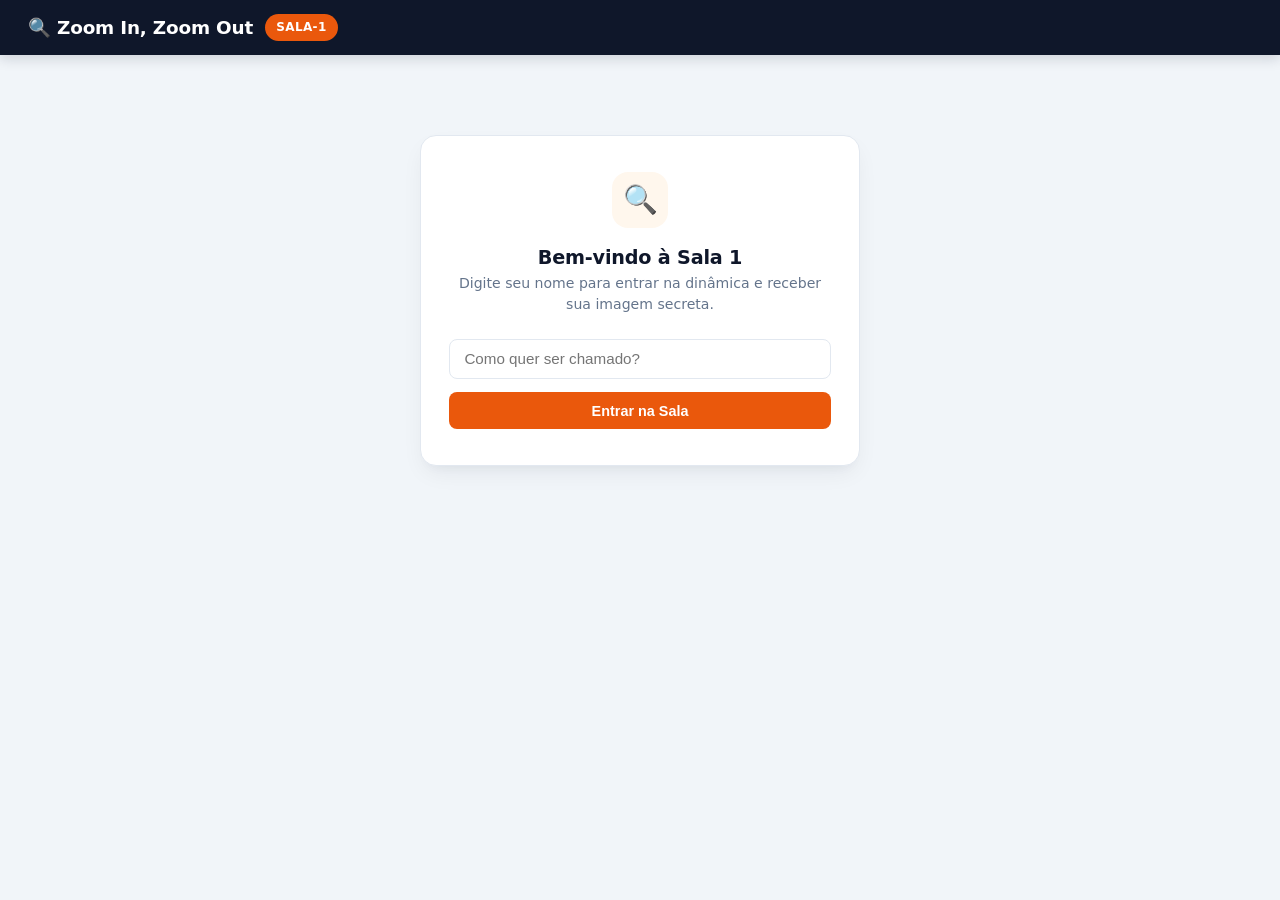
==== sala-1.html @ 0c0c345c "Add files via upload" ====
<!DOCTYPE html>
<html lang="pt-BR">
<head>
  <meta charset="UTF-8" />
  <meta name="viewport" content="width=device-width, initial-scale=1.0" />
  <title>Sala 1 — Zoom In, Zoom Out</title>
  <link rel="stylesheet" href="css/style.css" />
</head>
<body data-room="sala-1">
  <header class="topbar">
    <div class="brand">
      <span>🔍 Zoom In, Zoom Out</span>
      <span class="badge badge-accent" id="roomBadge">SALA-1</span>
    </div>
    <div class="topbar-right" id="playerHeaderRight" style="display:none;">
      <span class="player-Chip" id="playerNameHeader"></span>
      <button type="button" class="btn btn-ghost-light" id="leaveRoomBtn" title="Trocar de nome ou sair">Sair</button>
    </div>
  </header>

  <main class="container">
    <section class="card join-screen" id="joinScreen">
      <div class="join-icon">🔍</div>
      <h1 class="card-title">Bem-vindo à Sala 1</h1>
      <p class="card-subtitle">
        Digite seu nome para entrar na dinâmica e receber sua imagem secreta.
      </p>
      <form id="joinForm" class="join-form">
        <input type="text" id="playerNameInput" placeholder="Como quer ser chamado?" required maxlength="25" autocomplete="off" />
        <button type="submit" class="btn btn-accent btn-block">Entrar na Sala</button>
      </form>
    </section>

    <div class="player-layout" id="gameScreen" style="display:none;">
      <aside class="card secret-card-box">
        <h2 class="card-title">Sua Imagem Secreta</h2>
        <div class="secret-image-frame" id="secretImageFrame">
          <img id="secretCardImg" src="" alt="Sua carta secreta" />
          <span class="zoom-hint-pill">🔍 Clique para ampliar</span>
          <div class="shield-overlay">
            <span style="font-size:1.8rem;">🙈</span>
            <span>Imagem oculta para proteger seu segredo</span>
          </div>
        </div>
        <p id="secretCardStatus" class="card-subtitle" style="margin-bottom:1rem;"></p>
        <button type="button" class="btn btn-outline btn-block" id="toggleShieldBtn">
          🙈 Ocultar Minha Carta
        </button>
      </aside>

      <section class="card">
        <div id="boardStatusBanner" style="display:none;"></div>

        <div class="card-header">
          <div class="card-title-group">
            <h2 class="card-title">Sequência da Equipe</h2>
            <p class="card-subtitle">
              Conversem entre si e ordenem as cartas da visão mais próxima (Posição 1) até a mais ampla.
            </p>
          </div>
        </div>

        <div class="zoom-scale-bar">
          <div class="scale-end">🔍 <span>Posição #1 • Detalhe Mais Próximo (Zoom In)</span></div>
          <div class="scale-line"></div>
          <div class="scale-end"><span>Última Posição • Visão Mais Ampla (Zoom Out)</span> 🌍</div>
        </div>

        <div class="timeline-grid" id="playerTimelineGrid"></div>
      </section>
    </div>
  </main>
<script src="https://www.gstatic.com/firebasejs/10.12.2/firebase-app-compat.js"></script>
<script src="https://www.gstatic.com/firebasejs/10.12.2/firebase-database-compat.js"></script>
  <script src="js/config.js"></script>
  <script src="js/store.js"></script>
  <script src="js/player.js"></script>
</body>
</html>
---- css/style.css ----
:root {
  --bg: #f1f5f9;
  --surface: #ffffff;
  --surface-subtle: #f8fafc;
  --primary: #0f172a;
  --primary-light: #1e293b;
  --primary-hover: #334155;
  --accent: #ea580c;
  --accent-hover: #c2410c;
  --accent-soft: #fff7ed;
  --accent-border: #fdba74;
  --success: #16a34a;
  --success-soft: #f0fdf4;
  --success-border: #86efac;
  --warning: #d97706;
  --warning-soft: #fffbeb;
  --danger: #dc2626;
  --danger-soft: #fef2f2;
  --danger-border: #fca5a5;
  --text: #0f172a;
  --text-secondary: #475569;
  --muted: #64748b;
  --border: #e2e8f0;
  --radius-sm: 8px;
  --radius-md: 12px;
  --radius-lg: 16px;
  --shadow-sm: 0 1px 3px rgba(15, 23, 42, 0.06);
  --shadow-md: 0 10px 25px -5px rgba(15, 23, 42, 0.07), 0 8px 10px -6px rgba(15, 23, 42, 0.04);
  --shadow-lg: 0 20px 25px -5px rgba(15, 23, 42, 0.12), 0 8px 10px -6px rgba(15, 23, 42, 0.06);
  --transition: 0.2s cubic-bezier(0.16, 1, 0.3, 1);
}

* {
  box-sizing: border-box;
  margin: 0;
  padding: 0;
}

body {
  font-family: 'Inter', 'Segoe UI', system-ui, -apple-system, sans-serif;
  background-color: var(--bg);
  color: var(--text);
  min-height: 100vh;
  display: flex;
  flex-direction: column;
  line-height: 1.5;
  -webkit-font-smoothing: antialiased;
}

/* Topbar */
.topbar {
  background: var(--primary);
  color: #fff;
  padding: 0.85rem 1.75rem;
  display: flex;
  align-items: center;
  justify-content: space-between;
  flex-wrap: wrap;
  gap: 1rem;
  box-shadow: 0 4px 12px rgba(15, 23, 42, 0.15);
  position: sticky;
  top: 0;
  z-index: 50;
}

.brand {
  display: flex;
  align-items: center;
  gap: 0.75rem;
  font-weight: 700;
  font-size: 1.15rem;
  letter-spacing: -0.01em;
}

.topbar-right {
  display: flex;
  align-items: center;
  gap: 0.75rem;
}

.player-Chip {
  display: inline-flex;
  align-items: center;
  gap: 0.5rem;
  background: rgba(255, 255, 255, 0.1);
  padding: 0.35rem 0.75rem;
  border-radius: 999px;
  font-size: 0.88rem;
  font-weight: 600;
}

/* Badges */
.badge {
  display: inline-flex;
  align-items: center;
  gap: 0.35rem;
  font-size: 0.75rem;
  font-weight: 700;
  padding: 0.28rem 0.7rem;
  border-radius: 999px;
  background: rgba(255, 255, 255, 0.14);
  letter-spacing: 0.03em;
  text-transform: uppercase;
}

.badge-accent {
  background: var(--accent);
  color: #fff;
}

.badge-neutral {
  background: var(--border);
  color: var(--text-secondary);
}

.badge-status {
  font-size: 0.78rem;
  padding: 0.3rem 0.75rem;
}

.badge-status.waiting { background: #e2e8f0; color: #475569; }
.badge-status.playing { background: #dbeafe; color: #1d4ed8; }
.badge-status.revealed { background: #dcfce7; color: #15803d; }

/* Seletor de Salas do Facilitador */
.room-tabs {
  display: flex;
  gap: 0.35rem;
  background: rgba(255, 255, 255, 0.08);
  padding: 0.3rem;
  border-radius: var(--radius-md);
  border: 1px solid rgba(255, 255, 255, 0.1);
}

.room-tab {
  background: transparent;
  border: none;
  color: #cbd5e1;
  padding: 0.45rem 1rem;
  border-radius: var(--radius-sm);
  font-weight: 600;
  font-size: 0.88rem;
  cursor: pointer;
  transition: var(--transition);
  display: flex;
  align-items: center;
  gap: 0.45rem;
}

.room-tab:hover {
  color: #fff;
  background: rgba(255, 255, 255, 0.08);
}

.room-tab.active {
  background: var(--accent);
  color: #fff;
  box-shadow: 0 2px 8px rgba(234, 88, 12, 0.45);
}

/* Container Principal */
.container {
  max-width: 1280px;
  width: 100%;
  margin: 0 auto;
  padding: 1.5rem;
  flex: 1;
}

.card {
  background: var(--surface);
  border: 1px solid var(--border);
  border-radius: var(--radius-lg);
  padding: 1.5rem;
  box-shadow: var(--shadow-md);
  margin-bottom: 1.5rem;
}

.card-header {
  display: flex;
  align-items: flex-start;
  justify-content: space-between;
  flex-wrap: wrap;
  gap: 1rem;
  margin-bottom: 1.25rem;
  padding-bottom: 1rem;
  border-bottom: 1px solid var(--border);
}

.card-title-group {
  display: flex;
  flex-direction: column;
  gap: 0.35rem;
}

.card-title-row {
  display: flex;
  align-items: center;
  gap: 0.65rem;
  flex-wrap: wrap;
}

.card-title {
  font-size: 1.2rem;
  font-weight: 700;
  color: var(--primary);
  letter-spacing: -0.01em;
}

.card-subtitle {
  font-size: 0.88rem;
  color: var(--muted);
}

.action-toolbar {
  display: flex;
  gap: 0.5rem;
  flex-wrap: wrap;
  align-items: center;
}

/* Banner de Alerta / Estado */
.status-banner {
  display: flex;
  align-items: center;
  justify-content: space-between;
  gap: 0.75rem;
  padding: 0.75rem 1rem;
  border-radius: var(--radius-md);
  font-size: 0.9rem;
  font-weight: 600;
  margin-bottom: 1.25rem;
}

.status-banner.locked {
  background: var(--warning-soft);
  color: #92400e;
  border: 1px solid #fde68a;
}

.status-banner.revealed {
  background: var(--success-soft);
  color: #166534;
  border: 1px solid var(--success-border);
}

/* Botões e Inputs */
.btn {
  display: inline-flex;
  align-items: center;
  justify-content: center;
  gap: 0.45rem;
  padding: 0.6rem 1.1rem;
  border-radius: var(--radius-sm);
  font-weight: 600;
  font-size: 0.9rem;
  border: 1.5px solid transparent;
  cursor: pointer;
  transition: var(--transition);
  text-decoration: none;
  white-space: nowrap;
  user-select: none;
}

.btn:active:not(:disabled) {
  transform: translateY(1px);
}

.btn:disabled {
  opacity: 0.5;
  cursor: not-allowed;
}

.btn-sm {
  padding: 0.4rem 0.75rem;
  font-size: 0.82rem;
}

.btn-block {
  width: 100%;
}

.btn-primary {
  background: var(--primary);
  color: #fff;
}
.btn-primary:hover:not(:disabled) {
  background: var(--primary-hover);
}

.btn-accent {
  background: var(--accent);
  color: #fff;
}
.btn-accent:hover:not(:disabled) {
  background: var(--accent-hover);
}

.btn-success {
  background: var(--success);
  color: #fff;
}
.btn-success:hover:not(:disabled) {
  filter: brightness(1.06);
}

.btn-outline {
  background: var(--surface);
  color: var(--primary);
  border-color: var(--border);
}
.btn-outline:hover:not(:disabled) {
  border-color: var(--primary);
  background: var(--surface-subtle);
}

.btn-outline.active-toggle {
  background: var(--primary);
  color: #fff;
  border-color: var(--primary);
}

.btn-danger-outline {
  background: var(--surface);
  color: var(--danger);
  border-color: var(--danger-border);
}
.btn-danger-outline:hover:not(:disabled) {
  background: var(--danger-soft);
}

.btn-ghost-light {
  background: rgba(255, 255, 255, 0.12);
  color: #fff;
  padding: 0.3rem 0.65rem;
  font-size: 0.78rem;
  border-radius: 6px;
}
.btn-ghost-light:hover {
  background: rgba(255, 255, 255, 0.22);
}

input[type="text"],
input[type="number"],
select,
textarea {
  width: 100%;
  padding: 0.65rem 0.9rem;
  border: 1.5px solid var(--border);
  border-radius: var(--radius-sm);
  font-size: 0.95rem;
  color: var(--text);
  background: var(--surface);
  outline: none;
  transition: var(--transition);
}

input:focus,
select:focus {
  border-color: var(--accent);
  box-shadow: 0 0 0 3px rgba(234, 88, 12, 0.15);
}

/* Controles do Facilitador */
.host-controls-grid {
  display: grid;
  grid-template-columns: minmax(220px, 320px) auto 1fr;
  gap: 1rem;
  align-items: end;
  background: var(--surface-subtle);
  padding: 1.1rem;
  border-radius: var(--radius-md);
  border: 1px solid var(--border);
}

@media (max-width: 820px) {
  .host-controls-grid {
    grid-template-columns: 1fr;
  }
}

.form-group {
  display: flex;
  flex-direction: column;
  gap: 0.35rem;
}

.form-group label {
  font-size: 0.82rem;
  font-weight: 700;
  color: var(--text-secondary);
  text-transform: uppercase;
  letter-spacing: 0.03em;
}

.share-box {
  display: flex;
  align-items: center;
  gap: 0.65rem;
  background: var(--surface);
  padding: 0.6rem 0.9rem;
  border-radius: var(--radius-sm);
  border: 1px dashed #cbd5e1;
  flex-wrap: wrap;
}

.share-box strong {
  font-size: 0.85rem;
  color: var(--text-secondary);
}

.share-box code {
  font-family: 'JetBrains Mono', Consolas, monospace;
  font-size: 0.85rem;
  color: var(--primary);
  background: var(--surface-subtle);
  padding: 0.25rem 0.5rem;
  border-radius: 6px;
  flex: 1;
  min-width: 160px;
  word-break: break-all;
}

/* Roster de Jogadores */
.roster-section {
  margin-top: 1.25rem;
}

.roster-header {
  display: flex;
  align-items: center;
  justify-content: space-between;
  font-size: 0.8rem;
  font-weight: 700;
  color: var(--muted);
  text-transform: uppercase;
  letter-spacing: 0.04em;
  margin-bottom: 0.6rem;
}

.roster-list {
  display: flex;
  gap: 0.5rem;
  flex-wrap: wrap;
}

.player-pill {
  display: inline-flex;
  align-items: center;
  gap: 0.45rem;
  background: var(--surface-subtle);
  border: 1px solid var(--border);
  color: var(--text);
  font-size: 0.85rem;
  font-weight: 600;
  padding: 0.35rem 0.7rem;
  border-radius: 999px;
  transition: var(--transition);
}

.player-pill.placed {
  background: #f0fdf4;
  border-color: #bbf7d0;
  color: #166534;
}

.player-pill .kick-btn {
  background: none;
  border: none;
  color: var(--muted);
  cursor: pointer;
  font-size: 0.95rem;
  line-height: 1;
  padding: 0 2px;
  border-radius: 50%;
}
.player-pill .kick-btn:hover {
  color: var(--danger);
}

/* Barra de Escala de Zoom e Progresso */
.zoom-scale-bar {
  display: flex;
  align-items: center;
  justify-content: space-between;
  background: linear-gradient(90deg, #eff6ff 0%, #f8fafc 50%, #fff7ed 100%);
  border: 1px solid var(--border);
  border-radius: var(--radius-sm);
  padding: 0.55rem 1rem;
  margin-bottom: 1.15rem;
  font-size: 0.82rem;
  font-weight: 700;
  color: var(--text-secondary);
}

.zoom-scale-bar .scale-end {
  display: flex;
  align-items: center;
  gap: 0.4rem;
}

.zoom-scale-bar .scale-line {
  flex: 1;
  height: 2px;
  background: linear-gradient(90deg, #93c5fd, #fdba74);
  margin: 0 1rem;
  position: relative;
}

@media (max-width: 640px) {
  .zoom-scale-bar .scale-line {
    display: none;
  }
}

/* Grade de Cartas / Linha do Tempo */
.timeline-grid {
  display: grid;
  grid-template-columns: repeat(auto-fill, minmax(185px, 1fr));
  gap: 1rem;
}

.slot-card {
  background: var(--surface-subtle);
  border: 2px dashed #cbd5e1;
  border-radius: var(--radius-md);
  padding: 0.85rem;
  min-height: 250px;
  display: flex;
  flex-direction: column;
  justify-content: space-between;
  transition: var(--transition);
  position: relative;
}

.slot-card:hover {
  border-color: #94a3b8;
}

.slot-card.occupied {
  background: var(--surface);
  border: 2px solid var(--primary);
  box-shadow: var(--shadow-sm);
}

.slot-card.is-mine {
  border-color: var(--accent);
  background: var(--accent-soft);
  box-shadow: 0 6px 16px rgba(234, 88, 12, 0.14);
}

.slot-card.correct {
  border-color: var(--success);
  background: var(--success-soft);
}

.slot-card.wrong {
  border-color: var(--danger);
  background: var(--danger-soft);
}

.slot-header {
  display: flex;
  align-items: center;
  justify-content: space-between;
  gap: 0.35rem;
  margin-bottom: 0.45rem;
}

.slot-index-badge {
  font-weight: 800;
  font-size: 0.78rem;
  color: var(--primary);
  background: rgba(15, 23, 42, 0.07);
  padding: 0.2rem 0.55rem;
  border-radius: 6px;
  letter-spacing: 0.03em;
}

.slot-card.is-mine .slot-index-badge {
  background: var(--accent);
  color: #fff;
}

.slot-hint-tag {
  font-size: 0.72rem;
  font-weight: 700;
  color: var(--muted);
}

.slot-preview {
  width: 100%;
  aspect-ratio: 1 / 1;
  border-radius: var(--radius-sm);
  overflow: hidden;
  background: #e2e8f0;
  display: flex;
  align-items: center;
  justify-content: center;
  margin: 0.35rem 0 0.6rem;
  position: relative;
}

.slot-preview.empty-preview {
  background: repeating-linear-gradient(
    -45deg,
    #f8fafc,
    #f8fafc 8px,
    #f1f5f9 8px,
    #f1f5f9 16px
  );
  border: 1px solid var(--border);
}

.slot-preview img {
  width: 100%;
  height: 100%;
  object-fit: cover;
  cursor: zoom-in;
  transition: transform 0.25s ease;
}

.slot-preview img:hover {
  transform: scale(1.04);
}

.card-back {
  width: 100%;
  height: 100%;
  background: linear-gradient(135deg, var(--primary), #334155);
  color: #fff;
  display: flex;
  flex-direction: column;
  align-items: center;
  justify-content: center;
  text-align: center;
  padding: 0.65rem;
  font-weight: 700;
  font-size: 0.82rem;
  letter-spacing: 0.02em;
}

.card-back.mine {
  background: linear-gradient(135deg, var(--accent), #9a3412);
}

.slot-player-name {
  text-align: center;
  font-weight: 700;
  font-size: 0.88rem;
  color: var(--text);
  margin-bottom: 0.5rem;
  white-space: nowrap;
  overflow: hidden;
  text-overflow: ellipsis;
}

/* Área do Jogador (Carta Secreta + Tabuleiro) */
.player-layout {
  display: grid;
  grid-template-columns: 330px 1fr;
  gap: 1.5rem;
  align-items: start;
}

@media (max-width: 900px) {
  .player-layout {
    grid-template-columns: 1fr;
  }
}

.secret-card-box {
  position: sticky;
  top: 5.2rem;
  text-align: center;
}

@media (max-width: 900px) {
  .secret-card-box {
    position: static;
  }
}

.secret-image-frame {
  width: 100%;
  aspect-ratio: 1 / 1;
  border-radius: var(--radius-md);
  overflow: hidden;
  border: 3px solid var(--primary);
  margin: 0.85rem 0;
  background: var(--primary);
  position: relative;
  box-shadow: var(--shadow-md);
}

.secret-image-frame img {
  width: 100%;
  height: 100%;
  object-fit: cover;
  cursor: zoom-in;
  transition: filter 0.25s ease, transform 0.25s ease;
}

.secret-image-frame:not(.hidden-shield) img:hover {
  transform: scale(1.03);
}

.secret-image-frame.hidden-shield img {
  filter: blur(30px) brightness(0.35);
  cursor: default;
}

.shield-overlay {
  position: absolute;
  inset: 0;
  display: none;
  flex-direction: column;
  align-items: center;
  justify-content: center;
  gap: 0.5rem;
  color: #fff;
  font-weight: 700;
  padding: 1.25rem;
  text-align: center;
  font-size: 0.92rem;
}

.secret-image-frame.hidden-shield .shield-overlay {
  display: flex;
}

.zoom-hint-pill {
  position: absolute;
  bottom: 0.6rem;
  right: 0.6rem;
  background: rgba(15, 23, 42, 0.78);
  color: #fff;
  font-size: 0.74rem;
  font-weight: 600;
  padding: 0.25rem 0.6rem;
  border-radius: 999px;
  pointer-events: none;
  backdrop-filter: blur(4px);
}

.secret-image-frame.hidden-shield .zoom-hint-pill {
  display: none;
}

/* Tela de Login do Jogador */
.join-screen {
  max-width: 440px;
  margin: 3.5rem auto;
  text-align: center;
  padding: 2.25rem 1.75rem;
}

.join-icon {
  width: 56px;
  height: 56px;
  border-radius: 16px;
  background: var(--accent-soft);
  color: var(--accent);
  display: flex;
  align-items: center;
  justify-content: center;
  font-size: 1.75rem;
  margin: 0 auto 1rem;
}

.join-form {
  display: flex;
  flex-direction: column;
  gap: 0.85rem;
  margin-top: 1.5rem;
}

/* Lightbox para ampliar imagens */
.lightbox-backdrop {
  position: fixed;
  inset: 0;
  background: rgba(15, 23, 42, 0.88);
  backdrop-filter: blur(6px);
  display: none;
  align-items: center;
  justify-content: center;
  z-index: 1000;
  padding: 1.5rem;
  cursor: zoom-out;
}

.lightbox-backdrop.open {
  display: flex;
}

.lightbox-backdrop img {
  max-width: min(92vw, 760px);
  max-height: 86vh;
  border-radius: var(--radius-md);
  box-shadow: 0 25px 50px -12px rgba(0, 0, 0, 0.5);
  border: 2px solid rgba(255, 255, 255, 0.15);
  object-fit: contain;
}

/* Toast Notification */
.toast {
  position: fixed;
  bottom: 1.5rem;
  right: 1.5rem;
  background: var(--primary);
  color: #fff;
  padding: 0.85rem 1.25rem;
  border-radius: var(--radius-sm);
  font-weight: 600;
  font-size: 0.9rem;
  box-shadow: var(--shadow-lg);
  opacity: 0;
  transform: translateY(15px);
  pointer-events: none;
  transition: var(--transition);
  z-index: 999;
  border-left: 4px solid var(--accent);
}

.toast.show {
  opacity: 1;
  transform: translateY(0);
}
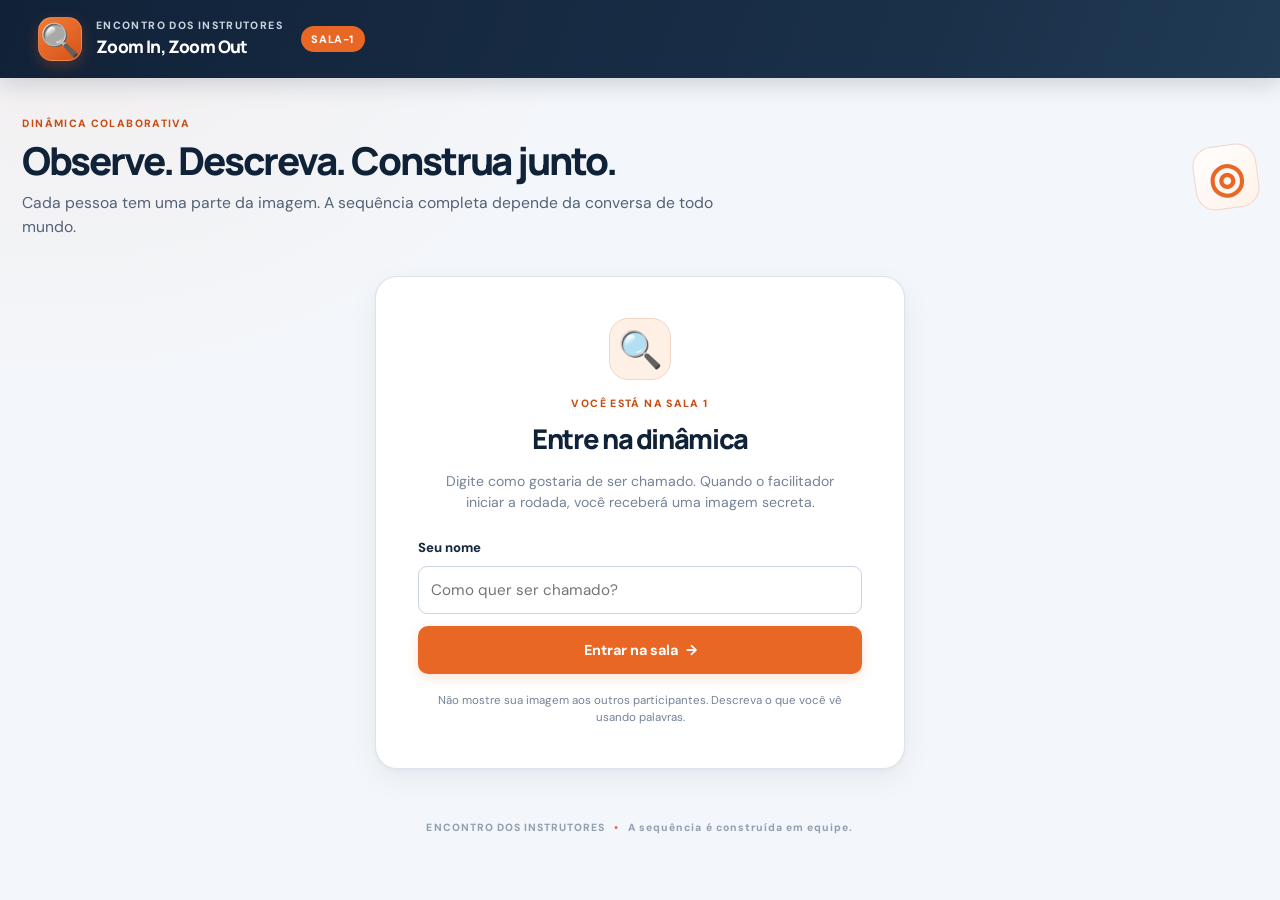
==== commit e437723d: "Add files via upload" ====
--- a/sala-1.html
+++ b/sala-1.html
@@ -1,79 +1,98 @@
-<!DOCTYPE html>
-<html lang="pt-BR">
-<head>
-  <meta charset="UTF-8" />
-  <meta name="viewport" content="width=device-width, initial-scale=1.0" />
-  <title>Sala 1 — Zoom In, Zoom Out</title>
-  <link rel="stylesheet" href="css/style.css" />
-</head>
-<body data-room="sala-1">
-  <header class="topbar">
-    <div class="brand">
-      <span>🔍 Zoom In, Zoom Out</span>
-      <span class="badge badge-accent" id="roomBadge">SALA-1</span>
-    </div>
-    <div class="topbar-right" id="playerHeaderRight" style="display:none;">
-      <span class="player-Chip" id="playerNameHeader"></span>
-      <button type="button" class="btn btn-ghost-light" id="leaveRoomBtn" title="Trocar de nome ou sair">Sair</button>
-    </div>
-  </header>
-
-  <main class="container">
-    <section class="card join-screen" id="joinScreen">
-      <div class="join-icon">🔍</div>
-      <h1 class="card-title">Bem-vindo à Sala 1</h1>
-      <p class="card-subtitle">
-        Digite seu nome para entrar na dinâmica e receber sua imagem secreta.
-      </p>
-      <form id="joinForm" class="join-form">
-        <input type="text" id="playerNameInput" placeholder="Como quer ser chamado?" required maxlength="25" autocomplete="off" />
-        <button type="submit" class="btn btn-accent btn-block">Entrar na Sala</button>
-      </form>
-    </section>
-
-    <div class="player-layout" id="gameScreen" style="display:none;">
-      <aside class="card secret-card-box">
-        <h2 class="card-title">Sua Imagem Secreta</h2>
-        <div class="secret-image-frame" id="secretImageFrame">
-          <img id="secretCardImg" src="" alt="Sua carta secreta" />
-          <span class="zoom-hint-pill">🔍 Clique para ampliar</span>
-          <div class="shield-overlay">
-            <span style="font-size:1.8rem;">🙈</span>
-            <span>Imagem oculta para proteger seu segredo</span>
-          </div>
-        </div>
-        <p id="secretCardStatus" class="card-subtitle" style="margin-bottom:1rem;"></p>
-        <button type="button" class="btn btn-outline btn-block" id="toggleShieldBtn">
-          🙈 Ocultar Minha Carta
-        </button>
-      </aside>
-
-      <section class="card">
-        <div id="boardStatusBanner" style="display:none;"></div>
-
-        <div class="card-header">
-          <div class="card-title-group">
-            <h2 class="card-title">Sequência da Equipe</h2>
-            <p class="card-subtitle">
-              Conversem entre si e ordenem as cartas da visão mais próxima (Posição 1) até a mais ampla.
-            </p>
-          </div>
-        </div>
-
-        <div class="zoom-scale-bar">
-          <div class="scale-end">🔍 <span>Posição #1 • Detalhe Mais Próximo (Zoom In)</span></div>
-          <div class="scale-line"></div>
-          <div class="scale-end"><span>Última Posição • Visão Mais Ampla (Zoom Out)</span> 🌍</div>
-        </div>
-
-        <div class="timeline-grid" id="playerTimelineGrid"></div>
-      </section>
-    </div>
-  </main>
-<script src="https://www.gstatic.com/firebasejs/10.12.2/firebase-app-compat.js"></script>
-<script src="https://www.gstatic.com/firebasejs/10.12.2/firebase-database-compat.js"></script>
-  <script src="js/config.js"></script>
-  <script src="js/store.js"></script>
-  <script src="js/player.js"></script>
-</body>
-</html>
+<!DOCTYPE html>
+<html lang="pt-BR">
+<head>
+  <meta charset="UTF-8" />
+  <meta name="viewport" content="width=device-width, initial-scale=1.0" />
+  <meta name="theme-color" content="#142338" />
+  <meta name="description" content="Sala 1 da dinâmica Zoom In, Zoom Out — Encontro dos Instrutores." />
+  <title>Sala 1 | Zoom In, Zoom Out — Encontro dos Instrutores</title>
+  <link rel="stylesheet" href="css/style.css" />
+</head>
+<body class="player-page" data-room="sala-1">
+  <header class="topbar player-topbar">
+    <a class="brand" href="index.html" aria-label="Zoom In, Zoom Out — Encontro dos Instrutores">
+      <span class="brand-mark" aria-hidden="true">🔍</span>
+      <span class="brand-copy">
+        <span class="brand-event">ENCONTRO DOS INSTRUTORES</span>
+        <span class="brand-name">Zoom In, Zoom Out</span>
+      </span>
+      <span class="badge badge-accent" id="roomBadge">SALA-1</span>
+    </a>
+    <div class="topbar-right" id="playerHeaderRight" hidden>
+      <span class="player-chip" id="playerNameHeader"></span>
+      <button type="button" class="btn btn-ghost-light" id="leaveRoomBtn" title="Trocar de nome ou sair">Sair</button>
+    </div>
+  </header>
+
+  <main class="container player-container">
+    <section class="page-intro player-intro">
+      <div>
+        <p class="eyebrow">DINÂMICA COLABORATIVA</p>
+        <h1>Observe. Descreva. Construa junto.</h1>
+        <p class="intro-copy">Cada pessoa tem uma parte da imagem. A sequência completa depende da conversa de todo mundo.</p>
+      </div>
+      <div class="intro-mark" aria-hidden="true">◎</div>
+    </section>
+
+    <section class="panel-card join-screen" id="joinScreen">
+      <div class="join-icon" aria-hidden="true">🔍</div>
+      <p class="eyebrow">VOCÊ ESTÁ NA SALA 1</p>
+      <h2>Entre na dinâmica</h2>
+      <p class="join-description">Digite como gostaria de ser chamado. Quando o facilitador iniciar a rodada, você receberá uma imagem secreta.</p>
+      <form id="joinForm" class="join-form">
+        <label for="playerNameInput">Seu nome</label>
+        <input type="text" id="playerNameInput" placeholder="Como quer ser chamado?" required maxlength="25" autocomplete="name" />
+        <button type="submit" class="btn btn-primary btn-block" id="joinSubmitBtn">Entrar na sala <span aria-hidden="true">→</span></button>
+      </form>
+      <p class="join-note">Não mostre sua imagem aos outros participantes. Descreva o que você vê usando palavras.</p>
+    </section>
+
+    <div class="player-layout" id="gameScreen" hidden>
+      <aside class="panel-card secret-card-box">
+        <div class="secret-heading">
+          <p class="eyebrow">SUA MISSÃO</p>
+          <h2>Sua imagem secreta</h2>
+          <p class="section-description">Observe os detalhes e ajude a equipe com sua descrição.</p>
+        </div>
+        <div class="secret-image-frame" id="secretImageFrame" hidden>
+          <img id="secretCardImg" src="" alt="Sua imagem secreta" tabindex="0" role="button" aria-label="Ampliar sua imagem secreta" />
+          <span class="zoom-hint-pill">Ampliar imagem ↗</span>
+          <div class="shield-overlay" aria-hidden="true">
+            <span class="shield-emoji">🙈</span>
+            <span>Imagem protegida</span>
+            <small>Toque em mostrar para voltar a visualizar.</small>
+          </div>
+        </div>
+        <p id="secretCardStatus" class="secret-status" aria-live="polite">Aguardando o facilitador iniciar a rodada...</p>
+        <button type="button" class="btn btn-secondary btn-block" id="toggleShieldBtn" aria-pressed="false" hidden>🙈 Ocultar minha imagem</button>
+        <div class="privacy-note"><span aria-hidden="true">✦</span> Sua imagem é individual. Compartilhe apenas a descrição, não a tela.</div>
+      </aside>
+
+      <section class="panel-card player-board-panel" aria-labelledby="teamBoardTitle">
+        <div id="boardStatusBanner" class="status-banner" role="status" aria-live="polite" hidden></div>
+        <div class="section-heading">
+          <div>
+            <p class="eyebrow">CONSTRUÇÃO COLETIVA</p>
+            <h2 id="teamBoardTitle">Sequência da equipe</h2>
+            <p class="section-description">Conversem e organizem as imagens da visão mais próxima até a mais ampla.</p>
+          </div>
+        </div>
+        <div class="zoom-scale-bar" aria-label="Escala: do detalhe mais próximo à visão mais ampla">
+          <div class="scale-end"><span class="scale-symbol">🔍</span><span><strong>ZOOM IN</strong><small>Detalhe mais próximo</small></span></div>
+          <div class="scale-line"><span></span></div>
+          <div class="scale-end scale-end-right"><span><strong>ZOOM OUT</strong><small>Visão mais ampla</small></span><span class="scale-symbol">◎</span></div>
+        </div>
+        <div class="timeline-grid" id="playerTimelineGrid" aria-live="polite"></div>
+      </section>
+    </div>
+
+    <footer class="page-footer">ENCONTRO DOS INSTRUTORES <span>•</span> A sequência é construída em equipe.</footer>
+  </main>
+
+  <script src="https://www.gstatic.com/firebasejs/10.12.2/firebase-app-compat.js"></script>
+  <script src="https://www.gstatic.com/firebasejs/10.12.2/firebase-database-compat.js"></script>
+  <script src="js/config.js"></script>
+  <script src="js/store.js"></script>
+  <script src="js/player.js"></script>
+</body>
+</html>
--- a/css/style.css
+++ b/css/style.css
@@ -1,828 +1,644 @@
-:root {
-  --bg: #f1f5f9;
-  --surface: #ffffff;
-  --surface-subtle: #f8fafc;
-  --primary: #0f172a;
-  --primary-light: #1e293b;
-  --primary-hover: #334155;
-  --accent: #ea580c;
-  --accent-hover: #c2410c;
-  --accent-soft: #fff7ed;
-  --accent-border: #fdba74;
-  --success: #16a34a;
-  --success-soft: #f0fdf4;
-  --success-border: #86efac;
-  --warning: #d97706;
-  --warning-soft: #fffbeb;
-  --danger: #dc2626;
-  --danger-soft: #fef2f2;
-  --danger-border: #fca5a5;
-  --text: #0f172a;
-  --text-secondary: #475569;
-  --muted: #64748b;
-  --border: #e2e8f0;
-  --radius-sm: 8px;
-  --radius-md: 12px;
-  --radius-lg: 16px;
-  --shadow-sm: 0 1px 3px rgba(15, 23, 42, 0.06);
-  --shadow-md: 0 10px 25px -5px rgba(15, 23, 42, 0.07), 0 8px 10px -6px rgba(15, 23, 42, 0.04);
-  --shadow-lg: 0 20px 25px -5px rgba(15, 23, 42, 0.12), 0 8px 10px -6px rgba(15, 23, 42, 0.06);
-  --transition: 0.2s cubic-bezier(0.16, 1, 0.3, 1);
-}
-
-* {
-  box-sizing: border-box;
-  margin: 0;
-  padding: 0;
-}
-
-body {
-  font-family: 'Inter', 'Segoe UI', system-ui, -apple-system, sans-serif;
-  background-color: var(--bg);
-  color: var(--text);
-  min-height: 100vh;
-  display: flex;
-  flex-direction: column;
-  line-height: 1.5;
-  -webkit-font-smoothing: antialiased;
-}
-
-/* Topbar */
-.topbar {
-  background: var(--primary);
-  color: #fff;
-  padding: 0.85rem 1.75rem;
-  display: flex;
-  align-items: center;
-  justify-content: space-between;
-  flex-wrap: wrap;
-  gap: 1rem;
-  box-shadow: 0 4px 12px rgba(15, 23, 42, 0.15);
-  position: sticky;
-  top: 0;
-  z-index: 50;
-}
-
-.brand {
-  display: flex;
-  align-items: center;
-  gap: 0.75rem;
-  font-weight: 700;
-  font-size: 1.15rem;
-  letter-spacing: -0.01em;
-}
-
-.topbar-right {
-  display: flex;
-  align-items: center;
-  gap: 0.75rem;
-}
-
-.player-Chip {
-  display: inline-flex;
-  align-items: center;
-  gap: 0.5rem;
-  background: rgba(255, 255, 255, 0.1);
-  padding: 0.35rem 0.75rem;
-  border-radius: 999px;
-  font-size: 0.88rem;
-  font-weight: 600;
-}
-
-/* Badges */
-.badge {
-  display: inline-flex;
-  align-items: center;
-  gap: 0.35rem;
-  font-size: 0.75rem;
-  font-weight: 700;
-  padding: 0.28rem 0.7rem;
-  border-radius: 999px;
-  background: rgba(255, 255, 255, 0.14);
-  letter-spacing: 0.03em;
-  text-transform: uppercase;
-}
-
-.badge-accent {
-  background: var(--accent);
-  color: #fff;
-}
-
-.badge-neutral {
-  background: var(--border);
-  color: var(--text-secondary);
-}
-
-.badge-status {
-  font-size: 0.78rem;
-  padding: 0.3rem 0.75rem;
-}
-
-.badge-status.waiting { background: #e2e8f0; color: #475569; }
-.badge-status.playing { background: #dbeafe; color: #1d4ed8; }
-.badge-status.revealed { background: #dcfce7; color: #15803d; }
-
-/* Seletor de Salas do Facilitador */
-.room-tabs {
-  display: flex;
-  gap: 0.35rem;
-  background: rgba(255, 255, 255, 0.08);
-  padding: 0.3rem;
-  border-radius: var(--radius-md);
-  border: 1px solid rgba(255, 255, 255, 0.1);
-}
-
-.room-tab {
-  background: transparent;
-  border: none;
-  color: #cbd5e1;
-  padding: 0.45rem 1rem;
-  border-radius: var(--radius-sm);
-  font-weight: 600;
-  font-size: 0.88rem;
-  cursor: pointer;
-  transition: var(--transition);
-  display: flex;
-  align-items: center;
-  gap: 0.45rem;
-}
-
-.room-tab:hover {
-  color: #fff;
-  background: rgba(255, 255, 255, 0.08);
-}
-
-.room-tab.active {
-  background: var(--accent);
-  color: #fff;
-  box-shadow: 0 2px 8px rgba(234, 88, 12, 0.45);
-}
-
-/* Container Principal */
-.container {
-  max-width: 1280px;
-  width: 100%;
-  margin: 0 auto;
-  padding: 1.5rem;
-  flex: 1;
-}
-
-.card {
-  background: var(--surface);
-  border: 1px solid var(--border);
-  border-radius: var(--radius-lg);
-  padding: 1.5rem;
-  box-shadow: var(--shadow-md);
-  margin-bottom: 1.5rem;
-}
-
-.card-header {
-  display: flex;
-  align-items: flex-start;
-  justify-content: space-between;
-  flex-wrap: wrap;
-  gap: 1rem;
-  margin-bottom: 1.25rem;
-  padding-bottom: 1rem;
-  border-bottom: 1px solid var(--border);
-}
-
-.card-title-group {
-  display: flex;
-  flex-direction: column;
-  gap: 0.35rem;
-}
-
-.card-title-row {
-  display: flex;
-  align-items: center;
-  gap: 0.65rem;
-  flex-wrap: wrap;
-}
-
-.card-title {
-  font-size: 1.2rem;
-  font-weight: 700;
-  color: var(--primary);
-  letter-spacing: -0.01em;
-}
-
-.card-subtitle {
-  font-size: 0.88rem;
-  color: var(--muted);
-}
-
-.action-toolbar {
-  display: flex;
-  gap: 0.5rem;
-  flex-wrap: wrap;
-  align-items: center;
-}
-
-/* Banner de Alerta / Estado */
-.status-banner {
-  display: flex;
-  align-items: center;
-  justify-content: space-between;
-  gap: 0.75rem;
-  padding: 0.75rem 1rem;
-  border-radius: var(--radius-md);
-  font-size: 0.9rem;
-  font-weight: 600;
-  margin-bottom: 1.25rem;
-}
-
-.status-banner.locked {
-  background: var(--warning-soft);
-  color: #92400e;
-  border: 1px solid #fde68a;
-}
-
-.status-banner.revealed {
-  background: var(--success-soft);
-  color: #166534;
-  border: 1px solid var(--success-border);
-}
-
-/* Botões e Inputs */
-.btn {
-  display: inline-flex;
-  align-items: center;
-  justify-content: center;
-  gap: 0.45rem;
-  padding: 0.6rem 1.1rem;
-  border-radius: var(--radius-sm);
-  font-weight: 600;
-  font-size: 0.9rem;
-  border: 1.5px solid transparent;
-  cursor: pointer;
-  transition: var(--transition);
-  text-decoration: none;
-  white-space: nowrap;
-  user-select: none;
-}
-
-.btn:active:not(:disabled) {
-  transform: translateY(1px);
-}
-
-.btn:disabled {
-  opacity: 0.5;
-  cursor: not-allowed;
-}
-
-.btn-sm {
-  padding: 0.4rem 0.75rem;
-  font-size: 0.82rem;
-}
-
-.btn-block {
-  width: 100%;
-}
-
-.btn-primary {
-  background: var(--primary);
-  color: #fff;
-}
-.btn-primary:hover:not(:disabled) {
-  background: var(--primary-hover);
-}
-
-.btn-accent {
-  background: var(--accent);
-  color: #fff;
-}
-.btn-accent:hover:not(:disabled) {
-  background: var(--accent-hover);
-}
-
-.btn-success {
-  background: var(--success);
-  color: #fff;
-}
-.btn-success:hover:not(:disabled) {
-  filter: brightness(1.06);
-}
-
-.btn-outline {
-  background: var(--surface);
-  color: var(--primary);
-  border-color: var(--border);
-}
-.btn-outline:hover:not(:disabled) {
-  border-color: var(--primary);
-  background: var(--surface-subtle);
-}
-
-.btn-outline.active-toggle {
-  background: var(--primary);
-  color: #fff;
-  border-color: var(--primary);
-}
-
-.btn-danger-outline {
-  background: var(--surface);
-  color: var(--danger);
-  border-color: var(--danger-border);
-}
-.btn-danger-outline:hover:not(:disabled) {
-  background: var(--danger-soft);
-}
-
-.btn-ghost-light {
-  background: rgba(255, 255, 255, 0.12);
-  color: #fff;
-  padding: 0.3rem 0.65rem;
-  font-size: 0.78rem;
-  border-radius: 6px;
-}
-.btn-ghost-light:hover {
-  background: rgba(255, 255, 255, 0.22);
-}
-
-input[type="text"],
-input[type="number"],
-select,
-textarea {
-  width: 100%;
-  padding: 0.65rem 0.9rem;
-  border: 1.5px solid var(--border);
-  border-radius: var(--radius-sm);
-  font-size: 0.95rem;
-  color: var(--text);
-  background: var(--surface);
-  outline: none;
-  transition: var(--transition);
-}
-
-input:focus,
-select:focus {
-  border-color: var(--accent);
-  box-shadow: 0 0 0 3px rgba(234, 88, 12, 0.15);
-}
-
-/* Controles do Facilitador */
-.host-controls-grid {
-  display: grid;
-  grid-template-columns: minmax(220px, 320px) auto 1fr;
-  gap: 1rem;
-  align-items: end;
-  background: var(--surface-subtle);
-  padding: 1.1rem;
-  border-radius: var(--radius-md);
-  border: 1px solid var(--border);
-}
-
-@media (max-width: 820px) {
-  .host-controls-grid {
-    grid-template-columns: 1fr;
-  }
-}
-
-.form-group {
-  display: flex;
-  flex-direction: column;
-  gap: 0.35rem;
-}
-
-.form-group label {
-  font-size: 0.82rem;
-  font-weight: 700;
-  color: var(--text-secondary);
-  text-transform: uppercase;
-  letter-spacing: 0.03em;
-}
-
-.share-box {
-  display: flex;
-  align-items: center;
-  gap: 0.65rem;
-  background: var(--surface);
-  padding: 0.6rem 0.9rem;
-  border-radius: var(--radius-sm);
-  border: 1px dashed #cbd5e1;
-  flex-wrap: wrap;
-}
-
-.share-box strong {
-  font-size: 0.85rem;
-  color: var(--text-secondary);
-}
-
-.share-box code {
-  font-family: 'JetBrains Mono', Consolas, monospace;
-  font-size: 0.85rem;
-  color: var(--primary);
-  background: var(--surface-subtle);
-  padding: 0.25rem 0.5rem;
-  border-radius: 6px;
-  flex: 1;
-  min-width: 160px;
-  word-break: break-all;
-}
-
-/* Roster de Jogadores */
-.roster-section {
-  margin-top: 1.25rem;
-}
-
-.roster-header {
-  display: flex;
-  align-items: center;
-  justify-content: space-between;
-  font-size: 0.8rem;
-  font-weight: 700;
-  color: var(--muted);
-  text-transform: uppercase;
-  letter-spacing: 0.04em;
-  margin-bottom: 0.6rem;
-}
-
-.roster-list {
-  display: flex;
-  gap: 0.5rem;
-  flex-wrap: wrap;
-}
-
-.player-pill {
-  display: inline-flex;
-  align-items: center;
-  gap: 0.45rem;
-  background: var(--surface-subtle);
-  border: 1px solid var(--border);
-  color: var(--text);
-  font-size: 0.85rem;
-  font-weight: 600;
-  padding: 0.35rem 0.7rem;
-  border-radius: 999px;
-  transition: var(--transition);
-}
-
-.player-pill.placed {
-  background: #f0fdf4;
-  border-color: #bbf7d0;
-  color: #166534;
-}
-
-.player-pill .kick-btn {
-  background: none;
-  border: none;
-  color: var(--muted);
-  cursor: pointer;
-  font-size: 0.95rem;
-  line-height: 1;
-  padding: 0 2px;
-  border-radius: 50%;
-}
-.player-pill .kick-btn:hover {
-  color: var(--danger);
-}
-
-/* Barra de Escala de Zoom e Progresso */
-.zoom-scale-bar {
-  display: flex;
-  align-items: center;
-  justify-content: space-between;
-  background: linear-gradient(90deg, #eff6ff 0%, #f8fafc 50%, #fff7ed 100%);
-  border: 1px solid var(--border);
-  border-radius: var(--radius-sm);
-  padding: 0.55rem 1rem;
-  margin-bottom: 1.15rem;
-  font-size: 0.82rem;
-  font-weight: 700;
-  color: var(--text-secondary);
-}
-
-.zoom-scale-bar .scale-end {
-  display: flex;
-  align-items: center;
-  gap: 0.4rem;
-}
-
-.zoom-scale-bar .scale-line {
-  flex: 1;
-  height: 2px;
-  background: linear-gradient(90deg, #93c5fd, #fdba74);
-  margin: 0 1rem;
-  position: relative;
-}
-
-@media (max-width: 640px) {
-  .zoom-scale-bar .scale-line {
-    display: none;
-  }
-}
-
-/* Grade de Cartas / Linha do Tempo */
-.timeline-grid {
-  display: grid;
-  grid-template-columns: repeat(auto-fill, minmax(185px, 1fr));
-  gap: 1rem;
-}
-
-.slot-card {
-  background: var(--surface-subtle);
-  border: 2px dashed #cbd5e1;
-  border-radius: var(--radius-md);
-  padding: 0.85rem;
-  min-height: 250px;
-  display: flex;
-  flex-direction: column;
-  justify-content: space-between;
-  transition: var(--transition);
-  position: relative;
-}
-
-.slot-card:hover {
-  border-color: #94a3b8;
-}
-
-.slot-card.occupied {
-  background: var(--surface);
-  border: 2px solid var(--primary);
-  box-shadow: var(--shadow-sm);
-}
-
-.slot-card.is-mine {
-  border-color: var(--accent);
-  background: var(--accent-soft);
-  box-shadow: 0 6px 16px rgba(234, 88, 12, 0.14);
-}
-
-.slot-card.correct {
-  border-color: var(--success);
-  background: var(--success-soft);
-}
-
-.slot-card.wrong {
-  border-color: var(--danger);
-  background: var(--danger-soft);
-}
-
-.slot-header {
-  display: flex;
-  align-items: center;
-  justify-content: space-between;
-  gap: 0.35rem;
-  margin-bottom: 0.45rem;
-}
-
-.slot-index-badge {
-  font-weight: 800;
-  font-size: 0.78rem;
-  color: var(--primary);
-  background: rgba(15, 23, 42, 0.07);
-  padding: 0.2rem 0.55rem;
-  border-radius: 6px;
-  letter-spacing: 0.03em;
-}
-
-.slot-card.is-mine .slot-index-badge {
-  background: var(--accent);
-  color: #fff;
-}
-
-.slot-hint-tag {
-  font-size: 0.72rem;
-  font-weight: 700;
-  color: var(--muted);
-}
-
-.slot-preview {
-  width: 100%;
-  aspect-ratio: 1 / 1;
-  border-radius: var(--radius-sm);
-  overflow: hidden;
-  background: #e2e8f0;
-  display: flex;
-  align-items: center;
-  justify-content: center;
-  margin: 0.35rem 0 0.6rem;
-  position: relative;
-}
-
-.slot-preview.empty-preview {
-  background: repeating-linear-gradient(
-    -45deg,
-    #f8fafc,
-    #f8fafc 8px,
-    #f1f5f9 8px,
-    #f1f5f9 16px
-  );
-  border: 1px solid var(--border);
-}
-
-.slot-preview img {
-  width: 100%;
-  height: 100%;
-  object-fit: cover;
-  cursor: zoom-in;
-  transition: transform 0.25s ease;
-}
-
-.slot-preview img:hover {
-  transform: scale(1.04);
-}
-
-.card-back {
-  width: 100%;
-  height: 100%;
-  background: linear-gradient(135deg, var(--primary), #334155);
-  color: #fff;
-  display: flex;
-  flex-direction: column;
-  align-items: center;
-  justify-content: center;
-  text-align: center;
-  padding: 0.65rem;
-  font-weight: 700;
-  font-size: 0.82rem;
-  letter-spacing: 0.02em;
-}
-
-.card-back.mine {
-  background: linear-gradient(135deg, var(--accent), #9a3412);
-}
-
-.slot-player-name {
-  text-align: center;
-  font-weight: 700;
-  font-size: 0.88rem;
-  color: var(--text);
-  margin-bottom: 0.5rem;
-  white-space: nowrap;
-  overflow: hidden;
-  text-overflow: ellipsis;
-}
-
-/* Área do Jogador (Carta Secreta + Tabuleiro) */
-.player-layout {
-  display: grid;
-  grid-template-columns: 330px 1fr;
-  gap: 1.5rem;
-  align-items: start;
-}
-
-@media (max-width: 900px) {
-  .player-layout {
-    grid-template-columns: 1fr;
-  }
-}
-
-.secret-card-box {
-  position: sticky;
-  top: 5.2rem;
-  text-align: center;
-}
-
-@media (max-width: 900px) {
-  .secret-card-box {
-    position: static;
-  }
-}
-
-.secret-image-frame {
-  width: 100%;
-  aspect-ratio: 1 / 1;
-  border-radius: var(--radius-md);
-  overflow: hidden;
-  border: 3px solid var(--primary);
-  margin: 0.85rem 0;
-  background: var(--primary);
-  position: relative;
-  box-shadow: var(--shadow-md);
-}
-
-.secret-image-frame img {
-  width: 100%;
-  height: 100%;
-  object-fit: cover;
-  cursor: zoom-in;
-  transition: filter 0.25s ease, transform 0.25s ease;
-}
-
-.secret-image-frame:not(.hidden-shield) img:hover {
-  transform: scale(1.03);
-}
-
-.secret-image-frame.hidden-shield img {
-  filter: blur(30px) brightness(0.35);
-  cursor: default;
-}
-
-.shield-overlay {
-  position: absolute;
-  inset: 0;
-  display: none;
-  flex-direction: column;
-  align-items: center;
-  justify-content: center;
-  gap: 0.5rem;
-  color: #fff;
-  font-weight: 700;
-  padding: 1.25rem;
-  text-align: center;
-  font-size: 0.92rem;
-}
-
-.secret-image-frame.hidden-shield .shield-overlay {
-  display: flex;
-}
-
-.zoom-hint-pill {
-  position: absolute;
-  bottom: 0.6rem;
-  right: 0.6rem;
-  background: rgba(15, 23, 42, 0.78);
-  color: #fff;
-  font-size: 0.74rem;
-  font-weight: 600;
-  padding: 0.25rem 0.6rem;
-  border-radius: 999px;
-  pointer-events: none;
-  backdrop-filter: blur(4px);
-}
-
-.secret-image-frame.hidden-shield .zoom-hint-pill {
-  display: none;
-}
-
-/* Tela de Login do Jogador */
-.join-screen {
-  max-width: 440px;
-  margin: 3.5rem auto;
-  text-align: center;
-  padding: 2.25rem 1.75rem;
-}
-
-.join-icon {
-  width: 56px;
-  height: 56px;
-  border-radius: 16px;
-  background: var(--accent-soft);
-  color: var(--accent);
-  display: flex;
-  align-items: center;
-  justify-content: center;
-  font-size: 1.75rem;
-  margin: 0 auto 1rem;
-}
-
-.join-form {
-  display: flex;
-  flex-direction: column;
-  gap: 0.85rem;
-  margin-top: 1.5rem;
-}
-
-/* Lightbox para ampliar imagens */
-.lightbox-backdrop {
-  position: fixed;
-  inset: 0;
-  background: rgba(15, 23, 42, 0.88);
-  backdrop-filter: blur(6px);
-  display: none;
-  align-items: center;
-  justify-content: center;
-  z-index: 1000;
-  padding: 1.5rem;
-  cursor: zoom-out;
-}
-
-.lightbox-backdrop.open {
-  display: flex;
-}
-
-.lightbox-backdrop img {
-  max-width: min(92vw, 760px);
-  max-height: 86vh;
-  border-radius: var(--radius-md);
-  box-shadow: 0 25px 50px -12px rgba(0, 0, 0, 0.5);
-  border: 2px solid rgba(255, 255, 255, 0.15);
-  object-fit: contain;
-}
-
-/* Toast Notification */
-.toast {
-  position: fixed;
-  bottom: 1.5rem;
-  right: 1.5rem;
-  background: var(--primary);
-  color: #fff;
-  padding: 0.85rem 1.25rem;
-  border-radius: var(--radius-sm);
-  font-weight: 600;
-  font-size: 0.9rem;
-  box-shadow: var(--shadow-lg);
-  opacity: 0;
-  transform: translateY(15px);
-  pointer-events: none;
-  transition: var(--transition);
-  z-index: 999;
-  border-left: 4px solid var(--accent);
-}
-
-.toast.show {
-  opacity: 1;
-  transform: translateY(0);
-}+@import url('https://fonts.googleapis.com/css2?family=DM+Sans:wght@400;500;600;700;800&family=Manrope:wght@500;600;700;800&display=swap');
+
+:root {
+  --bg: #f3f6fa;
+  --surface: #ffffff;
+  --surface-soft: #f8fafc;
+  --surface-tint: #fff7f0;
+  --ink: #17283e;
+  --ink-strong: #102238;
+  --ink-soft: #526277;
+  --muted: #748398;
+  --line: #e2e8f0;
+  --line-strong: #cbd5e1;
+  --navy: #142338;
+  --navy-2: #203750;
+  --orange: #e96724;
+  --orange-dark: #c94c13;
+  --orange-pale: #fff0e6;
+  --blue-pale: #eaf2fb;
+  --green: #16815b;
+  --green-pale: #e9f7f0;
+  --red: #bf3d42;
+  --red-pale: #fff0f0;
+  --amber: #98600b;
+  --amber-pale: #fff6df;
+  --radius-sm: 10px;
+  --radius-md: 16px;
+  --radius-lg: 22px;
+  --shadow-card: 0 10px 30px rgba(20, 35, 56, .055), 0 2px 5px rgba(20, 35, 56, .035);
+  --shadow-float: 0 28px 80px rgba(7, 19, 34, .30);
+  --ease: 180ms cubic-bezier(.2, .8, .2, 1);
+}
+
+*, *::before, *::after { box-sizing: border-box; }
+[hidden] { display: none !important; }
+html { min-width: 320px; scroll-behavior: smooth; }
+body {
+  margin: 0;
+  min-height: 100vh;
+  display: flex;
+  flex-direction: column;
+  color: var(--ink);
+  background:
+    radial-gradient(ellipse at 5% 0%, rgba(233, 103, 36, .055), transparent 32rem),
+    var(--bg);
+  font-family: 'DM Sans', 'Segoe UI', system-ui, -apple-system, sans-serif;
+  line-height: 1.5;
+  -webkit-font-smoothing: antialiased;
+}
+body.modal-open { overflow: hidden; }
+button, input { font: inherit; }
+button, a { -webkit-tap-highlight-color: transparent; }
+button:focus-visible, a:focus-visible, input:focus-visible, img[tabindex]:focus-visible {
+  outline: 3px solid rgba(233, 103, 36, .42);
+  outline-offset: 3px;
+}
+
+/* Cabeçalho e identidade do evento */
+.topbar {
+  position: sticky;
+  top: 0;
+  z-index: 50;
+  display: flex;
+  justify-content: space-between;
+  align-items: center;
+  gap: 1.25rem;
+  min-height: 78px;
+  padding: .8rem clamp(1rem, 3vw, 2.75rem);
+  color: #fff;
+  background: linear-gradient(110deg, #112238 0%, #1a3049 72%, #213b55 100%);
+  box-shadow: 0 6px 22px rgba(12, 27, 45, .16);
+}
+.brand {
+  display: inline-flex;
+  align-items: center;
+  gap: .85rem;
+  min-width: 0;
+  color: inherit;
+  text-decoration: none;
+}
+.brand-mark {
+  display: grid;
+  place-items: center;
+  flex: 0 0 44px;
+  width: 44px;
+  height: 44px;
+  border: 1px solid rgba(255,255,255,.18);
+  border-radius: 14px;
+  color: #fff;
+  background: linear-gradient(145deg, #f17b35, #d6531a);
+  box-shadow: 0 5px 14px rgba(225, 91, 29, .28);
+  font-family: Manrope, sans-serif;
+  font-size: 2rem;
+  line-height: 1;
+}
+.brand-copy { display: flex; flex-direction: column; gap: .05rem; min-width: 0; }
+.brand-event, .eyebrow, .share-label {
+  font-size: .66rem;
+  font-weight: 800;
+  letter-spacing: .13em;
+  text-transform: uppercase;
+}
+.brand-event { color: #c8d3df; }
+.brand-name {
+  color: #fff;
+  font-family: Manrope, 'DM Sans', sans-serif;
+  font-size: 1.08rem;
+  font-weight: 800;
+  letter-spacing: -.035em;
+  white-space: nowrap;
+}
+.badge {
+  display: inline-flex;
+  align-items: center;
+  justify-content: center;
+  gap: .35rem;
+  padding: .32rem .68rem;
+  border-radius: 999px;
+  font-size: .68rem;
+  font-weight: 800;
+  letter-spacing: .055em;
+  text-transform: uppercase;
+  white-space: nowrap;
+}
+.badge-accent { color: #fff; background: var(--orange); }
+.brand .badge { margin-left: .25rem; }
+.room-tabs {
+  display: flex;
+  gap: .25rem;
+  padding: .28rem;
+  border: 1px solid rgba(255,255,255,.13);
+  border-radius: 13px;
+  background: rgba(255,255,255,.07);
+}
+.room-tab {
+  min-height: 37px;
+  padding: .45rem .9rem;
+  border: 0;
+  border-radius: 9px;
+  color: #c6d2df;
+  background: transparent;
+  font-size: .83rem;
+  font-weight: 700;
+  cursor: pointer;
+  transition: background var(--ease), color var(--ease), transform var(--ease);
+}
+.room-tab:hover { color: #fff; background: rgba(255,255,255,.09); }
+.room-tab.active { color: #fff; background: var(--orange); box-shadow: 0 3px 10px rgba(233,103,36,.25); }
+.topbar-right { display: flex; align-items: center; gap: .7rem; }
+.player-chip {
+  display: inline-flex;
+  align-items: center;
+  max-width: 220px;
+  padding: .45rem .8rem;
+  border: 1px solid rgba(255,255,255,.14);
+  border-radius: 999px;
+  color: #fff;
+  background: rgba(255,255,255,.09);
+  font-size: .84rem;
+  font-weight: 700;
+  overflow: hidden;
+  text-overflow: ellipsis;
+  white-space: nowrap;
+}
+
+/* Estrutura */
+.container { width: min(100% - 2.5rem, 1380px); margin: 0 auto; flex: 1; }
+.host-container { padding: 2.2rem 0 1.5rem; }
+.player-container { width: min(100% - 2.5rem, 1280px); padding: 2rem 0 1.5rem; }
+.page-intro {
+  display: flex;
+  align-items: center;
+  justify-content: space-between;
+  gap: 2rem;
+  margin: 0 0 1.7rem;
+  padding: .35rem .15rem;
+}
+.eyebrow { margin: 0 0 .45rem; color: var(--orange-dark); }
+.page-intro h1 {
+  margin: 0;
+  color: var(--ink-strong);
+  font-family: Manrope, 'DM Sans', sans-serif;
+  font-size: clamp(1.65rem, 3vw, 2.45rem);
+  font-weight: 800;
+  letter-spacing: -.055em;
+  line-height: 1.14;
+}
+.intro-copy { max-width: 720px; margin: .55rem 0 0; color: var(--ink-soft); font-size: .98rem; }
+.intro-mark {
+  display: grid;
+  place-items: center;
+  flex: 0 0 64px;
+  width: 64px;
+  height: 64px;
+  border: 1px solid #f1d7c7;
+  border-radius: 20px;
+  color: var(--orange);
+  background: linear-gradient(145deg, #fff, #fff2e9);
+  font-family: Manrope, sans-serif;
+  font-size: 2.6rem;
+  font-weight: 700;
+  transform: rotate(-8deg);
+}
+.panel-card {
+  margin-bottom: 1.35rem;
+  padding: clamp(1.15rem, 2.2vw, 1.8rem);
+  border: 1px solid rgba(215, 224, 234, .9);
+  border-radius: var(--radius-lg);
+  background: var(--surface);
+  box-shadow: var(--shadow-card);
+}
+.section-heading { display: flex; align-items: flex-start; justify-content: space-between; gap: 1.25rem; }
+.section-heading h2 {
+  margin: 0;
+  color: var(--ink-strong);
+  font-family: Manrope, 'DM Sans', sans-serif;
+  font-size: clamp(1.22rem, 2vw, 1.55rem);
+  font-weight: 800;
+  letter-spacing: -.04em;
+  line-height: 1.2;
+}
+.section-description { margin: .42rem 0 0; color: var(--muted); font-size: .88rem; }
+.host-heading { padding-bottom: 1.25rem; border-bottom: 1px solid var(--line); }
+.title-line { display: flex; align-items: center; flex-wrap: wrap; gap: .7rem; }
+.heading-copy { min-width: 260px; }
+.badge-status { padding: .37rem .7rem; font-size: .67rem; letter-spacing: .02em; text-transform: none; }
+.badge-status.waiting { color: #58677a; background: #edf1f5; }
+.badge-status.playing { color: #22598a; background: #e8f2fc; }
+.badge-status.revealed { color: #126447; background: #e6f6ee; }
+
+/* Botões */
+.btn {
+  display: inline-flex;
+  align-items: center;
+  justify-content: center;
+  gap: .5rem;
+  min-height: 42px;
+  padding: .62rem .95rem;
+  border: 1px solid transparent;
+  border-radius: 10px;
+  color: var(--ink);
+  background: #fff;
+  font-size: .83rem;
+  font-weight: 800;
+  line-height: 1.2;
+  text-decoration: none;
+  text-align: center;
+  cursor: pointer;
+  transition: background var(--ease), border-color var(--ease), color var(--ease), box-shadow var(--ease), transform var(--ease);
+}
+.btn:hover:not(:disabled) { transform: translateY(-1px); }
+.btn:active:not(:disabled) { transform: translateY(0); }
+.btn:disabled { opacity: .43; cursor: not-allowed; }
+.btn-primary { color: #fff; background: var(--orange); box-shadow: 0 4px 12px rgba(233,103,36,.17); }
+.btn-primary:hover:not(:disabled) { background: var(--orange-dark); }
+.btn-secondary { color: var(--ink); border-color: var(--line-strong); background: #fff; }
+.btn-secondary:hover:not(:disabled) { border-color: #aab8c8; background: var(--surface-soft); }
+.btn-dark { color: #fff; background: var(--navy); }
+.btn-dark:hover:not(:disabled) { background: var(--navy-2); }
+.btn-danger-quiet { color: var(--red); border-color: #f0d5d6; background: #fff; }
+.btn-danger-quiet:hover:not(:disabled) { border-color: #e7b9bb; background: var(--red-pale); }
+.btn-answer { color: #fff; background: #176b55; box-shadow: 0 4px 12px rgba(23,107,85,.16); }
+.btn-answer:hover:not(:disabled) { background: #105641; }
+.btn-small { min-height: 36px; padding: .48rem .72rem; font-size: .76rem; }
+.btn-block { width: 100%; }
+.btn-ghost-light { min-height: 34px; padding: .38rem .72rem; border-color: rgba(255,255,255,.2); color: #fff; background: rgba(255,255,255,.09); font-size: .78rem; }
+.btn-ghost-light:hover { background: rgba(255,255,255,.17); }
+.host-actions { display: flex; align-items: center; justify-content: flex-end; flex-wrap: wrap; gap: .5rem; }
+
+/* Preparação da rodada */
+.setup-grid {
+  display: grid;
+  grid-template-columns: minmax(190px, .85fr) minmax(220px, .95fr) minmax(360px, 1.6fr);
+  align-items: stretch;
+  gap: .85rem;
+  margin-top: 1.25rem;
+}
+.setup-field, .share-panel {
+  min-width: 0;
+  padding: .9rem 1rem;
+  border: 1px solid var(--line);
+  border-radius: 14px;
+  background: var(--surface-soft);
+}
+.setup-field label, .join-form label { display: block; margin-bottom: .42rem; color: var(--ink); font-size: .82rem; font-weight: 800; }
+.input-with-suffix { display: flex; align-items: center; gap: .55rem; }
+.input-with-suffix input, .join-form input {
+  width: 100%;
+  min-width: 0;
+  min-height: 43px;
+  padding: .62rem .78rem;
+  border: 1px solid var(--line-strong);
+  border-radius: 9px;
+  color: var(--ink);
+  background: #fff;
+  font-size: .92rem;
+  outline: 0;
+  transition: border-color var(--ease), box-shadow var(--ease);
+}
+.input-with-suffix input { max-width: 112px; font-weight: 800; }
+.input-with-suffix input:focus, .join-form input:focus { border-color: var(--orange); box-shadow: 0 0 0 3px rgba(233,103,36,.12); }
+.input-with-suffix span { color: var(--muted); font-size: .72rem; white-space: nowrap; }
+.field-help { margin: .45rem 0 0; color: var(--muted); font-size: .72rem; }
+.btn-start {
+  display: flex;
+  justify-content: flex-start;
+  gap: .8rem;
+  min-height: 86px;
+  padding: .9rem 1.15rem;
+  color: #fff;
+  background: linear-gradient(125deg, #f07832, #df5c1e);
+  box-shadow: 0 8px 18px rgba(224, 91, 30, .18);
+  text-align: left;
+}
+.btn-start:hover:not(:disabled) { background: linear-gradient(125deg, #e96a25, #c94c13); }
+.btn-start strong, .btn-start small { display: block; }
+.btn-start strong { font-size: .9rem; }
+.btn-start small { margin-top: .24rem; color: rgba(255,255,255,.82); font-size: .72rem; font-weight: 500; }
+.btn-icon { display: grid; place-items: center; flex: 0 0 37px; width: 37px; height: 37px; border-radius: 11px; background: rgba(255,255,255,.17); font-size: 1.35rem; }
+.share-panel { display: flex; align-items: center; gap: .55rem; }
+.share-copy { display: flex; flex: 1; flex-direction: column; min-width: 0; gap: .25rem; }
+.share-label { color: var(--muted); font-size: .6rem; }
+.share-copy code { display: block; overflow: hidden; color: var(--ink-strong); font-family: ui-monospace, SFMono-Regular, Consolas, monospace; font-size: .77rem; text-overflow: ellipsis; white-space: nowrap; }
+
+/* Participantes e progresso */
+.participants-section { margin-top: 1.35rem; padding-top: 1.15rem; border-top: 1px solid var(--line); }
+.participants-heading { display: flex; align-items: center; justify-content: space-between; gap: 1rem; }
+.participants-heading h3 { margin: 0; color: var(--ink-strong); font-size: .95rem; font-weight: 800; }
+.participants-heading .section-description { margin-top: .15rem; font-size: .77rem; }
+.participants-metrics { display: flex; align-items: center; flex-wrap: wrap; justify-content: flex-end; gap: .65rem; }
+.metric-pill { padding: .32rem .62rem; border-radius: 999px; color: #34516e; background: var(--blue-pale); font-size: .72rem; font-weight: 800; }
+.progress-copy { color: var(--ink-soft); font-size: .75rem; font-weight: 700; }
+.progress-track { height: 6px; margin: .85rem 0 .8rem; overflow: hidden; border-radius: 99px; background: #edf1f5; }
+.progress-track span { display: block; width: 0; height: 100%; border-radius: inherit; background: linear-gradient(90deg, #f18a4d, var(--orange)); transition: width 240ms ease; }
+.roster-list { display: flex; flex-wrap: wrap; gap: .5rem; min-height: 35px; }
+.player-pill {
+  display: inline-flex;
+  align-items: center;
+  gap: .42rem;
+  max-width: 100%;
+  padding: .35rem .48rem .35rem .72rem;
+  border: 1px solid var(--line);
+  border-radius: 999px;
+  color: var(--ink);
+  background: #fbfcfe;
+  font-size: .77rem;
+  font-weight: 700;
+}
+.player-pill.placed { border-color: #c9e8d8; color: #175b43; background: #f1faf5; }
+.player-pill-name { max-width: 180px; overflow: hidden; text-overflow: ellipsis; white-space: nowrap; }
+.player-pill small { color: var(--muted); font-size: .67rem; font-weight: 600; }
+.player-pill strong { color: var(--green); font-size: .68rem; white-space: nowrap; }
+.kick-btn { display: grid; place-items: center; width: 22px; height: 22px; border: 0; border-radius: 50%; color: #7d8998; background: transparent; font-size: 1.1rem; cursor: pointer; }
+.kick-btn:hover { color: var(--red); background: var(--red-pale); }
+.empty-roster { margin: 0; color: var(--muted); font-size: .8rem; }
+
+/* Tabuleiro e escala */
+.board-panel { padding-bottom: 1.55rem; }
+.board-heading { align-items: center; margin-bottom: 1.15rem; }
+.zoom-scale-bar {
+  display: flex;
+  align-items: center;
+  justify-content: space-between;
+  gap: 1rem;
+  margin: 0 0 1.1rem;
+  padding: .68rem .9rem;
+  border: 1px solid #e6eaf0;
+  border-radius: 12px;
+  background: linear-gradient(90deg, #edf4fc 0%, #f8fafc 50%, #fff1e8 100%);
+}
+.scale-end { display: flex; align-items: center; gap: .55rem; min-width: 0; color: var(--ink-soft); }
+.scale-end strong, .scale-end small { display: block; }
+.scale-end strong { color: var(--ink-strong); font-size: .68rem; font-weight: 800; letter-spacing: .08em; }
+.scale-end small { margin-top: .05rem; color: var(--muted); font-size: .68rem; }
+.scale-symbol { color: var(--orange); font-size: 1.45rem; font-weight: 800; line-height: 1; }
+.scale-end-right { text-align: right; }
+.scale-line { position: relative; flex: 1; height: 2px; max-width: 420px; background: linear-gradient(90deg, #a7c7e9, #f1a274); }
+.scale-line::after { position: absolute; top: 50%; right: -1px; width: 7px; height: 7px; border-top: 2px solid #e58a54; border-right: 2px solid #e58a54; content: ''; transform: translateY(-50%) rotate(45deg); }
+.timeline-grid { display: grid; grid-template-columns: repeat(auto-fill, minmax(168px, 1fr)); align-items: stretch; gap: .85rem; }
+.slot-card {
+  position: relative;
+  display: flex;
+  flex-direction: column;
+  min-width: 0;
+  min-height: 250px;
+  padding: .75rem;
+  border: 1.5px dashed #cbd5e1;
+  border-radius: 15px;
+  background: #fbfcfe;
+  transition: border-color var(--ease), background var(--ease), box-shadow var(--ease), transform var(--ease);
+}
+.slot-card:hover { border-color: #9baabd; }
+.slot-card.occupied { border-style: solid; border-color: #b9c7d6; background: #fff; box-shadow: 0 4px 14px rgba(20,35,56,.045); }
+.slot-card.is-mine { border-color: var(--orange); background: #fff8f3; box-shadow: 0 5px 16px rgba(233,103,36,.10); }
+.slot-card.correct { border-color: #65b78e; background: #f2fbf6; }
+.slot-card.wrong { border-color: #e4a0a2; background: #fff7f7; }
+.slot-header { display: flex; align-items: center; justify-content: space-between; min-height: 23px; gap: .35rem; margin-bottom: .25rem; }
+.slot-index-badge { display: inline-flex; align-items: center; min-height: 22px; padding: .18rem .48rem; border-radius: 6px; color: #41536b; background: #edf1f5; font-size: .62rem; font-weight: 800; letter-spacing: .055em; }
+.slot-card.is-mine .slot-index-badge { color: #fff; background: var(--orange); }
+.slot-hint-tag { font-size: .65rem; font-weight: 800; text-align: right; }
+.slot-preview {
+  position: relative;
+  display: grid;
+  place-items: center;
+  width: 100%;
+  aspect-ratio: 1 / 1;
+  margin: .25rem 0 .6rem;
+  overflow: hidden;
+  border-radius: 10px;
+  background: #e9eef4;
+}
+.slot-preview.empty-preview { border: 1px solid #e6ebf1; background: repeating-linear-gradient(-45deg,#f8fafc,#f8fafc 9px,#f0f3f7 9px,#f0f3f7 18px); }
+.slot-preview img { display: block; width: 100%; height: 100%; object-fit: cover; }
+.image-zoom-button { display: block; width: 100%; height: 100%; padding: 0; border: 0; border-radius: 10px; overflow: hidden; background: transparent; cursor: zoom-in; }
+.image-zoom-button:focus-visible { outline-offset: -3px; }
+.slot-preview .card-back {
+  display: flex;
+  flex-direction: column;
+  align-items: center;
+  justify-content: center;
+  width: 100%;
+  height: 100%;
+  padding: .6rem;
+  color: #fff;
+  background: linear-gradient(145deg, #1a3048, #314a65);
+  font-size: .75rem;
+  font-weight: 800;
+  letter-spacing: .04em;
+  text-align: center;
+}
+.slot-preview .card-back small { margin-top: .25rem; color: #dce5ee; font-size: .66rem; font-weight: 500; letter-spacing: 0; }
+.slot-preview .card-back.mine { background: linear-gradient(145deg, #e96724, #b84a1a); }
+.slot-player-name { min-height: 22px; margin: 0 0 .55rem; overflow: hidden; color: var(--ink); font-size: .76rem; font-weight: 800; text-align: center; text-overflow: ellipsis; white-space: nowrap; }
+.slot-action { margin-top: auto; }
+.slot-action .btn { min-height: 35px; padding: .42rem .58rem; font-size: .72rem; }
+.slot-empty-label { color: var(--muted); font-size: .75rem; font-weight: 600; }
+.score-badge { display: inline-flex; align-items: center; gap: .4rem; padding: .5rem .75rem; border-radius: 999px; color: #176345; background: var(--green-pale); font-size: .76rem; font-weight: 800; }
+
+/* Área do participante */
+.player-intro { margin-bottom: 1.5rem; }
+.player-layout { display: grid; grid-template-columns: minmax(260px, 340px) minmax(0, 1fr); align-items: start; gap: 1.2rem; }
+.secret-card-box { position: sticky; top: 98px; text-align: left; }
+.secret-heading h2 { margin: 0; color: var(--ink-strong); font-family: Manrope, sans-serif; font-size: 1.28rem; font-weight: 800; letter-spacing: -.04em; }
+.secret-heading .section-description { margin-top: .3rem; }
+.secret-image-frame {
+  position: relative;
+  width: 100%;
+  aspect-ratio: 1 / 1;
+  margin: 1rem 0 .8rem;
+  overflow: hidden;
+  border: 3px solid #253c56;
+  border-radius: 16px;
+  background: #172b42;
+  box-shadow: 0 8px 24px rgba(20,35,56,.12);
+}
+.secret-image-frame img { display: block; width: 100%; height: 100%; object-fit: cover; cursor: zoom-in; transition: filter var(--ease), transform var(--ease); }
+.secret-image-frame img:hover { transform: scale(1.025); }
+.secret-image-frame.hidden-shield img { filter: blur(28px) brightness(.28); cursor: default; transform: none; }
+.zoom-hint-pill { position: absolute; right: .65rem; bottom: .65rem; padding: .32rem .6rem; border: 1px solid rgba(255,255,255,.18); border-radius: 999px; color: #fff; background: rgba(14,28,44,.78); font-size: .68rem; font-weight: 700; pointer-events: none; backdrop-filter: blur(5px); }
+.secret-image-frame.hidden-shield .zoom-hint-pill { display: none; }
+.shield-overlay { position: absolute; inset: 0; display: none; flex-direction: column; align-items: center; justify-content: center; gap: .35rem; padding: 1rem; color: #fff; background: rgba(12,25,40,.12); text-align: center; pointer-events: none; }
+.secret-image-frame.hidden-shield .shield-overlay { display: flex; }
+.shield-emoji { font-size: 2rem; }
+.shield-overlay span:not(.shield-emoji) { font-size: .9rem; font-weight: 800; }
+.shield-overlay small { color: #e2eaf2; font-size: .7rem; }
+.secret-status { min-height: 43px; margin: .65rem 0 .85rem; color: var(--ink-soft); font-size: .81rem; }
+.privacy-note { display: flex; align-items: flex-start; gap: .5rem; margin-top: 1rem; padding: .7rem .75rem; border-radius: 10px; color: #75512f; background: #fff5e9; font-size: .72rem; }
+.privacy-note span { color: var(--orange); font-weight: 900; }
+.player-board-panel { min-width: 0; }
+.status-banner { display: flex; flex-wrap: wrap; align-items: center; justify-content: space-between; gap: .5rem 1rem; margin-bottom: 1.1rem; padding: .8rem .95rem; border-radius: 12px; font-size: .81rem; font-weight: 700; }
+.status-banner.locked { border: 1px solid #f0d99e; color: #7d530c; background: var(--amber-pale); }
+.status-banner.revealed { border: 1px solid #bce4ce; color: #176345; background: var(--green-pale); }
+
+/* Tela de entrada */
+.join-screen { width: min(100%, 530px); margin: 2rem auto 2.4rem; padding: clamp(1.5rem, 4vw, 2.6rem); text-align: center; }
+.join-icon { display: grid; place-items: center; width: 62px; height: 62px; margin: 0 auto 1rem; border: 1px solid #f0d7c8; border-radius: 19px; color: var(--orange); background: var(--orange-pale); font-family: Manrope, sans-serif; font-size: 2.25rem; }
+.join-screen h2 { margin: 0; color: var(--ink-strong); font-family: Manrope, sans-serif; font-size: 1.7rem; font-weight: 800; letter-spacing: -.05em; }
+.join-description { max-width: 390px; margin: .65rem auto 0; color: var(--muted); font-size: .88rem; }
+.join-form { display: flex; flex-direction: column; gap: .55rem; margin-top: 1.55rem; text-align: left; }
+.join-form label { margin-bottom: 0; }
+.join-form input { min-height: 48px; font-size: .95rem; }
+.join-form .btn { min-height: 48px; margin-top: .2rem; font-size: .9rem; }
+.join-note { margin: 1.1rem 0 0; color: var(--muted); font-size: .72rem; }
+
+/* Quadro de sequência correta */
+.modal-backdrop {
+  position: fixed;
+  inset: 0;
+  z-index: 1000;
+  display: flex;
+  align-items: center;
+  justify-content: center;
+  padding: 2vh 2vw;
+  background: rgba(9, 20, 34, .78);
+  backdrop-filter: blur(7px);
+}
+.answer-modal {
+  display: flex;
+  flex-direction: column;
+  width: min(1500px, 100%);
+  max-height: 96vh;
+  padding: clamp(1rem, 2.2vw, 1.8rem);
+  overflow: hidden;
+  border: 1px solid rgba(255,255,255,.24);
+  border-radius: 22px;
+  background: #f8fafc;
+  box-shadow: var(--shadow-float);
+  outline: none;
+}
+.answer-modal-header { display: flex; align-items: flex-start; justify-content: space-between; gap: 1rem; padding-bottom: .9rem; border-bottom: 1px solid var(--line); }
+.answer-modal-header h2 { margin: 0; color: var(--ink-strong); font-family: Manrope, sans-serif; font-size: clamp(1.4rem, 2.5vw, 2rem); font-weight: 800; letter-spacing: -.05em; }
+.answer-modal-header p:last-child { margin: .35rem 0 0; color: var(--muted); font-size: .84rem; }
+.modal-close { display: grid; place-items: center; flex: 0 0 40px; width: 40px; height: 40px; border: 1px solid var(--line); border-radius: 11px; color: var(--ink); background: #fff; font-size: 1.65rem; line-height: 1; cursor: pointer; }
+.modal-close:hover { color: var(--red); border-color: #e8c5c7; background: var(--red-pale); }
+.answer-key-direction { display: flex; align-items: center; gap: .85rem; margin: .85rem 0 .35rem; color: var(--ink-soft); font-size: .7rem; font-weight: 700; }
+.answer-key-direction strong { color: var(--ink); letter-spacing: .06em; }
+.direction-rule { flex: 1; height: 2px; background: linear-gradient(90deg, #9fc3e8, #e9a078); }
+.answer-key-meta { margin: 0 0 .8rem; color: var(--muted); font-size: .72rem; }
+.answer-key-grid { display: grid; grid-template-columns: repeat(auto-fill, minmax(145px, 1fr)); align-content: start; gap: .75rem; min-height: 0; padding: .15rem .2rem .35rem 0; overflow: auto; overscroll-behavior: contain; }
+.answer-key-card { min-width: 0; padding: .55rem; border: 1px solid #dfe6ee; border-radius: 13px; background: #fff; box-shadow: 0 2px 7px rgba(20,35,56,.035); }
+.answer-key-card:first-child { border-color: #efbd9f; background: #fffaf6; }
+.answer-key-card:last-child { border-color: #b7d1e9; background: #f7fbff; }
+.answer-key-card-header { display: flex; align-items: center; justify-content: space-between; gap: .3rem; margin-bottom: .45rem; }
+.answer-key-position { color: var(--ink-soft); font-size: .65rem; font-weight: 800; letter-spacing: .055em; }
+.answer-key-edge { color: var(--orange-dark); font-size: .58rem; font-weight: 800; text-transform: uppercase; }
+.answer-key-card:last-child .answer-key-edge { color: #376b9e; }
+.answer-key-image { display: block; width: 100%; aspect-ratio: 1 / 1; overflow: hidden; border: 0; border-radius: 8px; background: #e9eef4; cursor: zoom-in; }
+.answer-key-image img { display: block; width: 100%; height: 100%; object-fit: contain; }
+.answer-key-card-footer { margin-top: .4rem; color: var(--muted); font-size: .66rem; text-align: center; }
+.answer-modal-footer { display: flex; align-items: center; justify-content: space-between; gap: 1rem; margin-top: .75rem; padding-top: .85rem; border-top: 1px solid var(--line); }
+.answer-modal-footer p { margin: 0; color: var(--muted); font-size: .75rem; }
+
+/* Lightbox para ampliar imagens */
+.lightbox-backdrop {
+  position: fixed;
+  inset: 0;
+  z-index: 1100;
+  display: none;
+  align-items: center;
+  justify-content: center;
+  padding: 1.5rem;
+  background: rgba(8, 18, 31, .92);
+  backdrop-filter: blur(7px);
+  cursor: zoom-out;
+}
+.lightbox-backdrop.open { display: flex; }
+.lightbox-backdrop img { max-width: min(94vw, 1100px); max-height: 90vh; border: 1px solid rgba(255,255,255,.2); border-radius: 13px; object-fit: contain; box-shadow: 0 25px 70px rgba(0,0,0,.4); }
+
+/* Feedback */
+.toast {
+  position: fixed;
+  right: 1.25rem;
+  bottom: 1.25rem;
+  z-index: 1200;
+  max-width: min(420px, calc(100vw - 2rem));
+  padding: .85rem 1.05rem;
+  border: 1px solid rgba(255,255,255,.1);
+  border-left: 4px solid var(--orange);
+  border-radius: 11px;
+  color: #fff;
+  background: var(--navy);
+  box-shadow: 0 12px 30px rgba(12,27,45,.22);
+  font-size: .82rem;
+  font-weight: 700;
+  opacity: 0;
+  pointer-events: none;
+  transform: translateY(12px);
+  transition: opacity var(--ease), transform var(--ease);
+}
+.toast.show { opacity: 1; transform: translateY(0); }
+.page-footer { display: flex; justify-content: center; align-items: center; gap: .55rem; padding: .8rem 0 1rem; color: #93a0b0; font-size: .65rem; font-weight: 800; letter-spacing: .1em; text-align: center; }
+.page-footer span { color: var(--orange); }
+
+@media (max-width: 1100px) {
+  .setup-grid { grid-template-columns: minmax(180px, .8fr) minmax(210px, .9fr); }
+  .share-panel { grid-column: 1 / -1; }
+  .host-heading { flex-direction: column; }
+  .host-actions { justify-content: flex-start; }
+}
+@media (max-width: 900px) {
+  .topbar { position: relative; flex-wrap: wrap; }
+  .player-layout { grid-template-columns: minmax(220px, 300px) minmax(0, 1fr); }
+  .secret-card-box { position: static; }
+  .timeline-grid { grid-template-columns: repeat(auto-fill, minmax(150px, 1fr)); }
+}
+@media (max-width: 700px) {
+  .topbar { align-items: flex-start; gap: .75rem; padding: .8rem 1rem; }
+  .brand { gap: .6rem; }
+  .brand-mark { flex-basis: 38px; width: 38px; height: 38px; border-radius: 12px; font-size: 1.75rem; }
+  .brand-name { font-size: .96rem; }
+  .brand-event { font-size: .56rem; }
+  .brand .badge { font-size: .58rem; padding: .27rem .5rem; }
+  .room-tabs { width: 100%; }
+  .room-tab { flex: 1; padding-inline: .3rem; font-size: .76rem; }
+  .topbar-right { margin-left: auto; }
+  .container, .player-container { width: min(100% - 1.25rem, 1380px); }
+  .host-container, .player-container { padding-top: 1.3rem; }
+  .page-intro { margin-bottom: 1rem; }
+  .intro-mark { flex-basis: 46px; width: 46px; height: 46px; border-radius: 14px; font-size: 2rem; }
+  .intro-copy { font-size: .85rem; }
+  .panel-card { padding: 1rem; border-radius: 17px; }
+  .setup-grid { grid-template-columns: 1fr; }
+  .share-panel { grid-column: auto; flex-wrap: wrap; }
+  .share-copy { flex-basis: 100%; }
+  .btn-start { min-height: 66px; }
+  .participants-heading { align-items: flex-start; flex-direction: column; }
+  .participants-metrics { justify-content: flex-start; }
+  .board-heading { align-items: flex-start; flex-direction: column; }
+  .zoom-scale-bar { gap: .45rem; padding: .58rem .65rem; }
+  .scale-end { gap: .3rem; }
+  .scale-end strong { font-size: .58rem; }
+  .scale-end small { max-width: 105px; font-size: .58rem; }
+  .scale-symbol { font-size: 1.15rem; }
+  .scale-line { display: none; }
+  .timeline-grid { grid-template-columns: repeat(2, minmax(0, 1fr)); gap: .6rem; }
+  .slot-card { min-height: 0; padding: .55rem; }
+  .slot-preview { margin-bottom: .45rem; }
+  .slot-index-badge { font-size: .57rem; }
+  .slot-hint-tag { font-size: .58rem; }
+  .slot-player-name { font-size: .7rem; }
+  .player-layout { grid-template-columns: 1fr; }
+  .secret-card-box { max-width: 520px; width: 100%; margin-inline: auto; }
+  .secret-image-frame { max-width: 360px; margin-inline: auto; margin-top: .85rem; }
+  .secret-status { text-align: center; }
+  .privacy-note { max-width: 480px; margin-inline: auto; }
+  .player-board-panel .section-heading { margin-bottom: 1rem; }
+  .modal-backdrop { padding: 0; }
+  .answer-modal { width: 100%; height: 100%; max-height: 100vh; padding: 1rem; border: 0; border-radius: 0; }
+  .answer-key-grid { grid-template-columns: repeat(2, minmax(0, 1fr)); }
+  .answer-modal-footer { align-items: flex-start; flex-direction: column; }
+  .answer-modal-footer .btn { width: 100%; }
+}
+@media (max-width: 380px) {
+  .brand .badge { display: none; }
+  .title-line { align-items: flex-start; flex-direction: column; }
+  .zoom-scale-bar { align-items: flex-start; }
+  .scale-end small { max-width: 82px; }
+  .slot-card { padding: .42rem; }
+  .slot-index-badge { padding-inline: .35rem; font-size: .53rem; }
+  .slot-action .btn { font-size: .65rem; }
+}
+@media (prefers-reduced-motion: reduce) {
+  *, *::before, *::after { scroll-behavior: auto !important; transition-duration: .01ms !important; animation-duration: .01ms !important; animation-iteration-count: 1 !important; }
+}
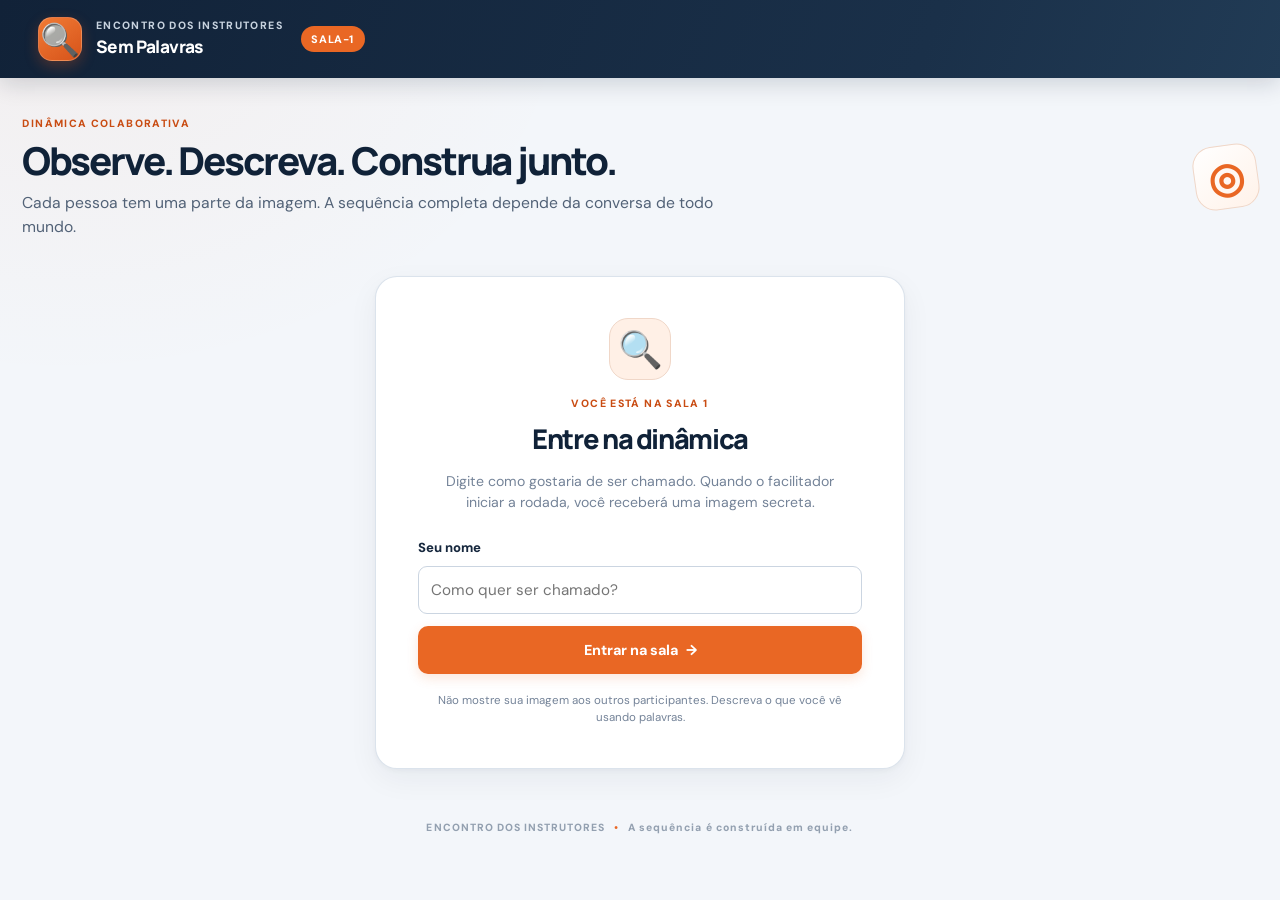
==== commit 65a75e03: "Update sala-1.html" ====
--- a/sala-1.html
+++ b/sala-1.html
@@ -5,7 +5,7 @@
   <meta name="viewport" content="width=device-width, initial-scale=1.0" />
   <meta name="theme-color" content="#142338" />
   <meta name="description" content="Sala 1 da dinâmica Zoom In, Zoom Out — Encontro dos Instrutores." />
-  <title>Sala 1 | Zoom In, Zoom Out — Encontro dos Instrutores</title>
+  <title>Sala 1 | Sem Palavras — Encontro dos Instrutores</title>
   <link rel="stylesheet" href="css/style.css" />
 </head>
 <body class="player-page" data-room="sala-1">
@@ -14,7 +14,7 @@
       <span class="brand-mark" aria-hidden="true">🔍</span>
       <span class="brand-copy">
         <span class="brand-event">ENCONTRO DOS INSTRUTORES</span>
-        <span class="brand-name">Zoom In, Zoom Out</span>
+        <span class="brand-name">Sem Palavras</span>
       </span>
       <span class="badge badge-accent" id="roomBadge">SALA-1</span>
     </a>
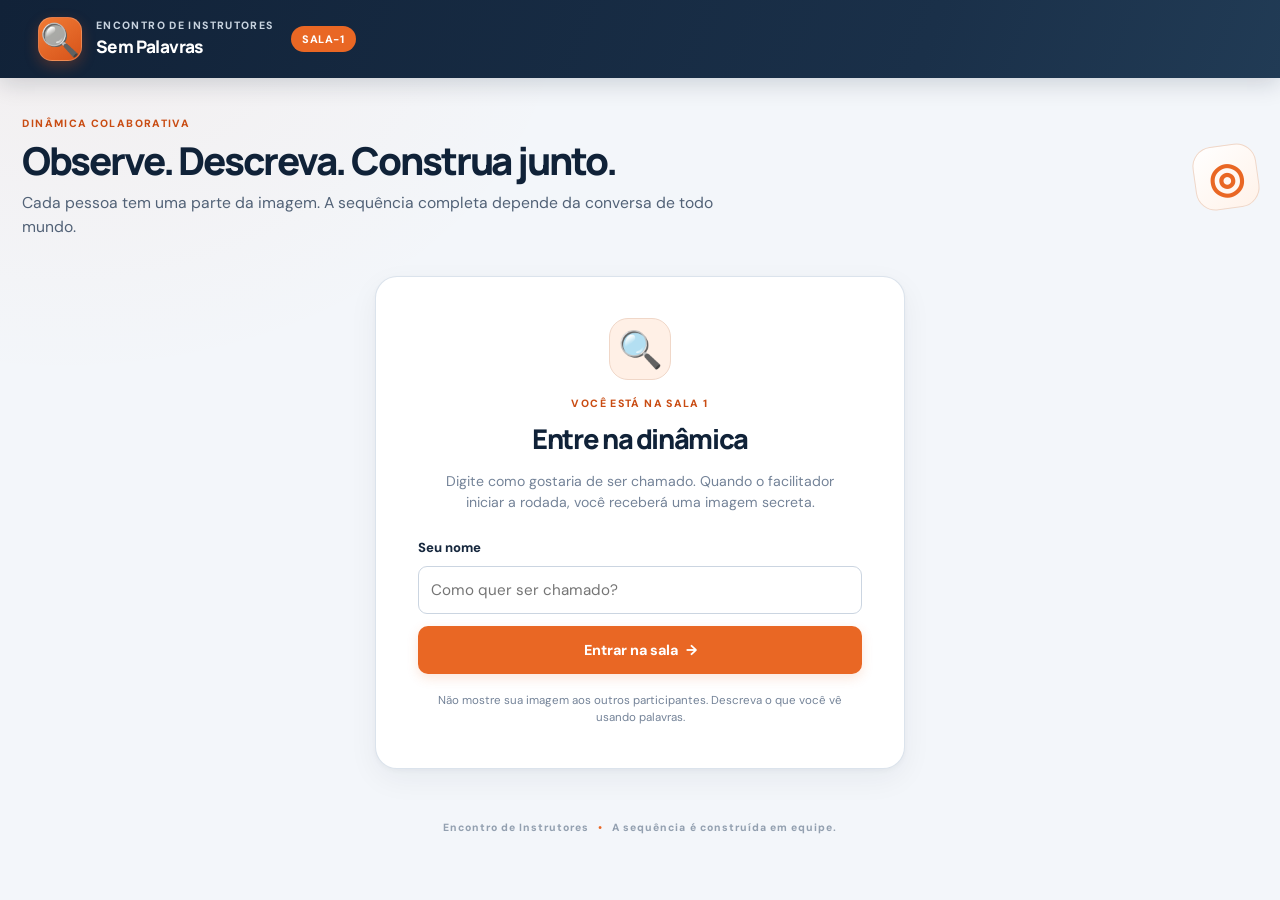
==== commit ed969f92: "Update sala-1.html" ====
--- a/sala-1.html
+++ b/sala-1.html
@@ -4,16 +4,16 @@
   <meta charset="UTF-8" />
   <meta name="viewport" content="width=device-width, initial-scale=1.0" />
   <meta name="theme-color" content="#142338" />
-  <meta name="description" content="Sala 1 da dinâmica Zoom In, Zoom Out — Encontro dos Instrutores." />
-  <title>Sala 1 | Sem Palavras — Encontro dos Instrutores</title>
+  <meta name="description" content="Sala 1 da dinâmica Sem Palavras — Encontro de Instrutores." />
+  <title>Sala 1 | Sem Palavras — Encontro de Instrutores</title>
   <link rel="stylesheet" href="css/style.css" />
 </head>
 <body class="player-page" data-room="sala-1">
   <header class="topbar player-topbar">
-    <a class="brand" href="index.html" aria-label="Zoom In, Zoom Out — Encontro dos Instrutores">
+    <a class="brand" href="index.html" aria-label="Zoom In, Zoom Out — Encontro de Instrutores">
       <span class="brand-mark" aria-hidden="true">🔍</span>
       <span class="brand-copy">
-        <span class="brand-event">ENCONTRO DOS INSTRUTORES</span>
+        <span class="brand-event">Encontro de Instrutores</span>
         <span class="brand-name">Sem Palavras</span>
       </span>
       <span class="badge badge-accent" id="roomBadge">SALA-1</span>
@@ -77,16 +77,12 @@
             <p class="section-description">Conversem e organizem as imagens da visão mais próxima até a mais ampla.</p>
           </div>
         </div>
-        <div class="zoom-scale-bar" aria-label="Escala: do detalhe mais próximo à visão mais ampla">
-          <div class="scale-end"><span class="scale-symbol">🔍</span><span><strong>ZOOM IN</strong><small>Detalhe mais próximo</small></span></div>
-          <div class="scale-line"><span></span></div>
-          <div class="scale-end scale-end-right"><span><strong>ZOOM OUT</strong><small>Visão mais ampla</small></span><span class="scale-symbol">◎</span></div>
-        </div>
+        
         <div class="timeline-grid" id="playerTimelineGrid" aria-live="polite"></div>
       </section>
     </div>
 
-    <footer class="page-footer">ENCONTRO DOS INSTRUTORES <span>•</span> A sequência é construída em equipe.</footer>
+    <footer class="page-footer">Encontro de Instrutores <span>•</span> A sequência é construída em equipe.</footer>
   </main>
 
   <script src="https://www.gstatic.com/firebasejs/10.12.2/firebase-app-compat.js"></script>
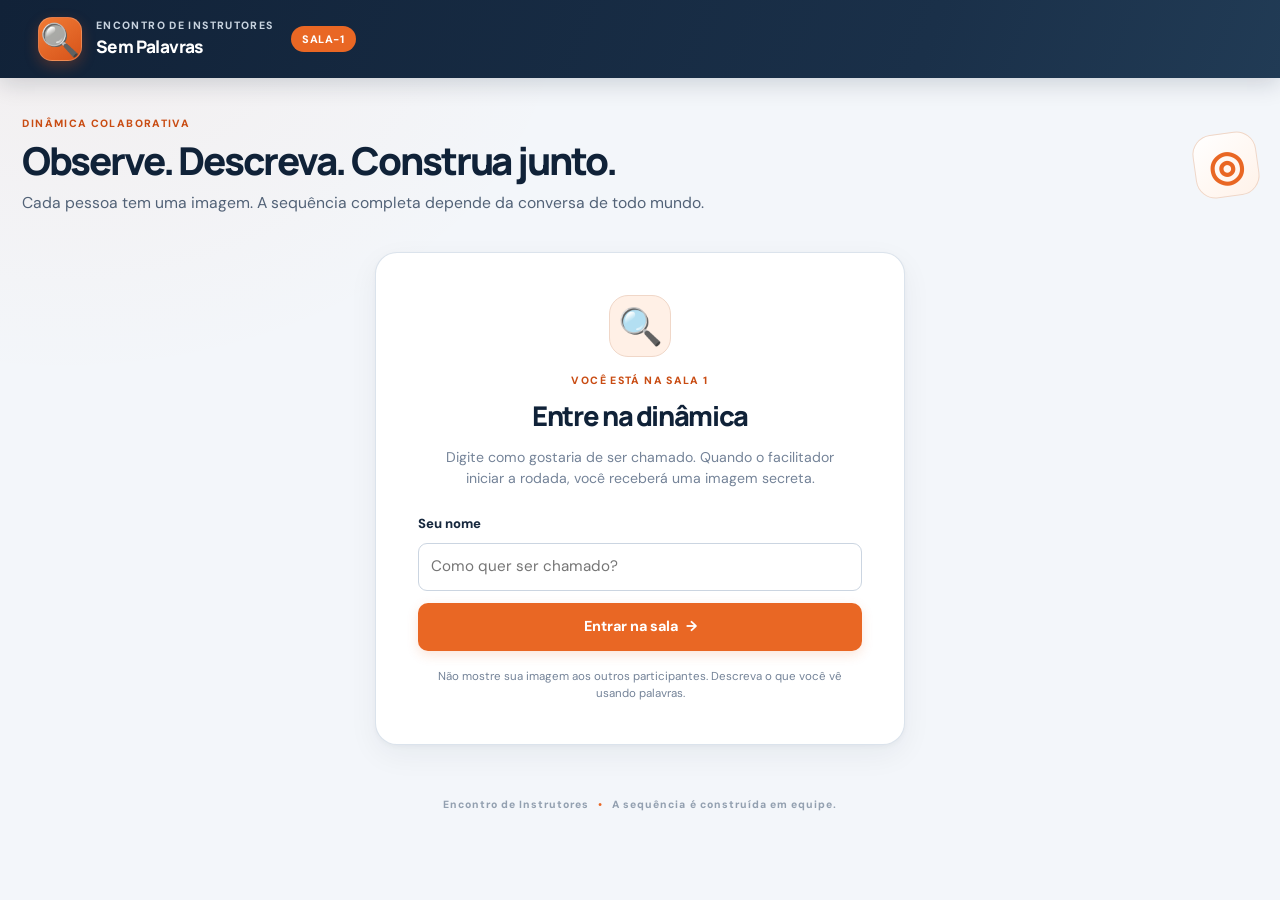
==== commit 4e07e520: "Update sala-1.html" ====
--- a/sala-1.html
+++ b/sala-1.html
@@ -29,7 +29,7 @@
       <div>
         <p class="eyebrow">DINÂMICA COLABORATIVA</p>
         <h1>Observe. Descreva. Construa junto.</h1>
-        <p class="intro-copy">Cada pessoa tem uma parte da imagem. A sequência completa depende da conversa de todo mundo.</p>
+        <p class="intro-copy">Cada pessoa tem uma imagem. A sequência completa depende da conversa de todo mundo.</p>
       </div>
       <div class="intro-mark" aria-hidden="true">◎</div>
     </section>
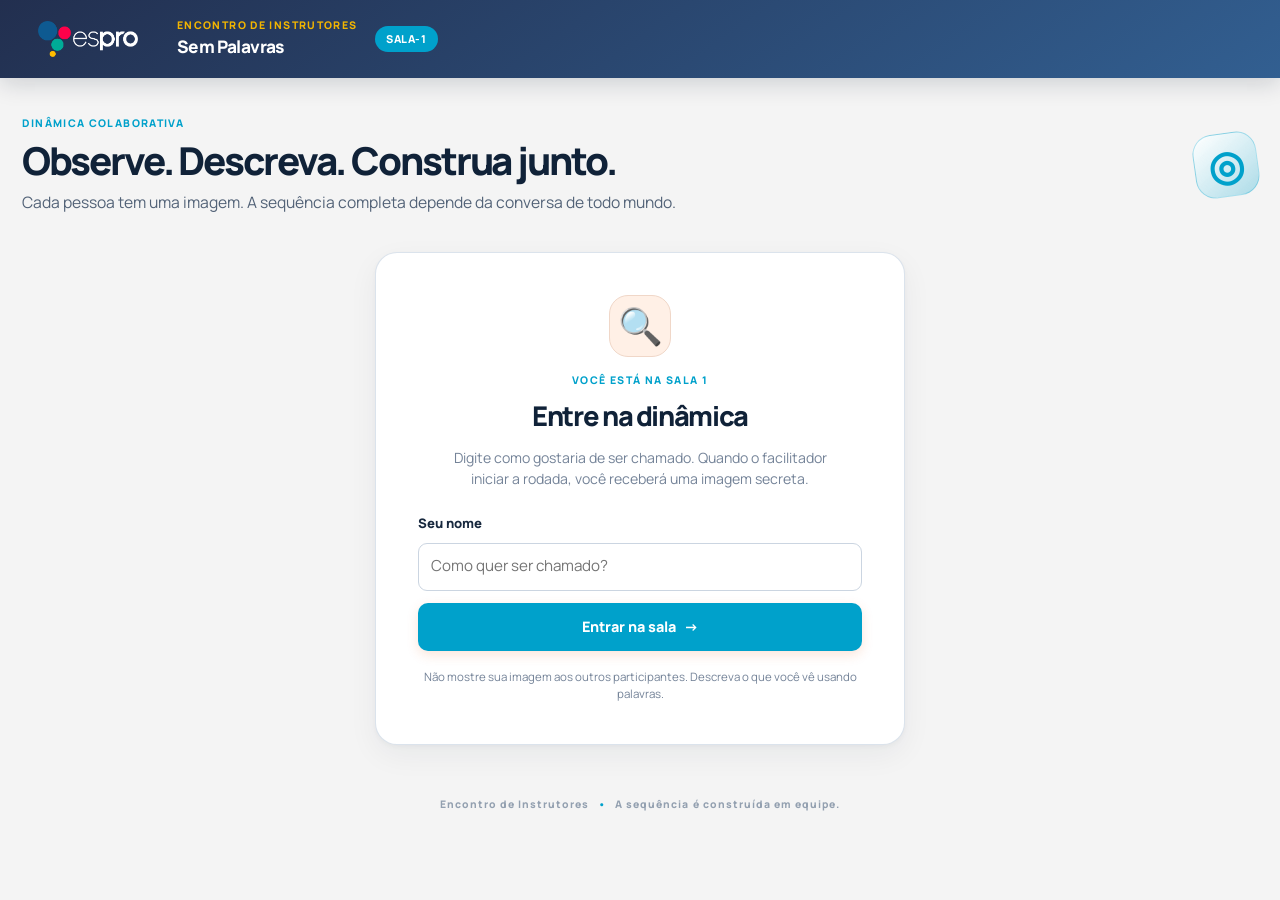
==== commit 30743caa: "Ajustes visuais" ====
--- a/sala-1.html
+++ b/sala-1.html
@@ -11,7 +11,7 @@
 <body class="player-page" data-room="sala-1">
   <header class="topbar player-topbar">
     <a class="brand" href="index.html" aria-label="Zoom In, Zoom Out — Encontro de Instrutores">
-      <span class="brand-mark" aria-hidden="true">🔍</span>
+      <span class="brand-mark" aria-hidden="true"></span>
       <span class="brand-copy">
         <span class="brand-event">Encontro de Instrutores</span>
         <span class="brand-name">Sem Palavras</span>
--- a/css/style.css
+++ b/css/style.css
@@ -1,7 +1,8 @@
 @import url('https://fonts.googleapis.com/css2?family=DM+Sans:wght@400;500;600;700;800&family=Manrope:wght@500;600;700;800&display=swap');
 
+
 :root {
-  --bg: #f3f6fa;
+  --bg: #f4f4f4;
   --surface: #ffffff;
   --surface-soft: #f8fafc;
   --surface-tint: #fff7f0;
@@ -29,6 +30,15 @@
   --shadow-card: 0 10px 30px rgba(20, 35, 56, .055), 0 2px 5px rgba(20, 35, 56, .035);
   --shadow-float: 0 28px 80px rgba(7, 19, 34, .30);
   --ease: 180ms cubic-bezier(.2, .8, .2, 1);
+
+  /* CORES ESPRO*/
+  --dark-blue: #222F4F;
+  --blue: #325F91;
+  --water-green: #49B095;
+  --yellow: #F2B500;
+  --magenta: #EE0042;
+  --light-blue: #00A1CB;
+  --violet-blue: #113F8C;
 }
 
 *, *::before, *::after { box-sizing: border-box; }
@@ -40,10 +50,8 @@
   display: flex;
   flex-direction: column;
   color: var(--ink);
-  background:
-    radial-gradient(ellipse at 5% 0%, rgba(233, 103, 36, .055), transparent 32rem),
-    var(--bg);
-  font-family: 'DM Sans', 'Segoe UI', system-ui, -apple-system, sans-serif;
+  background: var(--bg);
+  font-family: 'Manrope', 'Segoe UI', system-ui, -apple-system, sans-serif;
   line-height: 1.5;
   -webkit-font-smoothing: antialiased;
 }
@@ -67,7 +75,7 @@
   min-height: 78px;
   padding: .8rem clamp(1rem, 3vw, 2.75rem);
   color: #fff;
-  background: linear-gradient(110deg, #112238 0%, #1a3049 72%, #213b55 100%);
+  background: linear-gradient(145deg, #222f4f, #325f91);
   box-shadow: 0 6px 22px rgba(12, 27, 45, .16);
 }
 .brand {
@@ -81,17 +89,15 @@
 .brand-mark {
   display: grid;
   place-items: center;
-  flex: 0 0 44px;
-  width: 44px;
-  height: 44px;
-  border: 1px solid rgba(255,255,255,.18);
-  border-radius: 14px;
+  width: 100px;
+  height: 37px;
   color: #fff;
-  background: linear-gradient(145deg, #f17b35, #d6531a);
-  box-shadow: 0 5px 14px rgba(225, 91, 29, .28);
-  font-family: Manrope, sans-serif;
+  background: url(../img/logo_espro.png) no-repeat;
+  background-size: 100%;
+  font-family: 'Manrope', sans-serif;
   font-size: 2rem;
   line-height: 1;
+  margin-right: 25px;
 }
 .brand-copy { display: flex; flex-direction: column; gap: .05rem; min-width: 0; }
 .brand-event, .eyebrow, .share-label {
@@ -100,10 +106,10 @@
   letter-spacing: .13em;
   text-transform: uppercase;
 }
-.brand-event { color: #c8d3df; }
+.brand-event { color: #F2B500; }
 .brand-name {
   color: #fff;
-  font-family: Manrope, 'DM Sans', sans-serif;
+  font-family: 'Manrope', 'DM Sans', sans-serif;
   font-size: 1.08rem;
   font-weight: 800;
   letter-spacing: -.035em;
@@ -122,7 +128,7 @@
   text-transform: uppercase;
   white-space: nowrap;
 }
-.badge-accent { color: #fff; background: var(--orange); }
+.badge-accent { color: #fff; background: var(--light-blue); }
 .brand .badge { margin-left: .25rem; }
 .room-tabs {
   display: flex;
@@ -134,7 +140,7 @@
 }
 .room-tab {
   min-height: 37px;
-  padding: .45rem .9rem;
+  padding: .45rem .9rem .30rem .9rem;
   border: 0;
   border-radius: 9px;
   color: #c6d2df;
@@ -145,7 +151,7 @@
   transition: background var(--ease), color var(--ease), transform var(--ease);
 }
 .room-tab:hover { color: #fff; background: rgba(255,255,255,.09); }
-.room-tab.active { color: #fff; background: var(--orange); box-shadow: 0 3px 10px rgba(233,103,36,.25); }
+.room-tab.active { color: #fff; background: var(--magenta); box-shadow: 0 3px 10px rgba(233,103,36,.25); }
 .topbar-right { display: flex; align-items: center; gap: .7rem; }
 .player-chip {
   display: inline-flex;
@@ -175,11 +181,11 @@
   margin: 0 0 1.7rem;
   padding: .35rem .15rem;
 }
-.eyebrow { margin: 0 0 .45rem; color: var(--orange-dark); }
+.eyebrow { margin: 0 0 .45rem; color: var(--light-blue); }
 .page-intro h1 {
   margin: 0;
   color: var(--ink-strong);
-  font-family: Manrope, 'DM Sans', sans-serif;
+  font-family: 'Manrope', 'DM Sans', sans-serif;
   font-size: clamp(1.65rem, 3vw, 2.45rem);
   font-weight: 800;
   letter-spacing: -.055em;
@@ -192,28 +198,28 @@
   flex: 0 0 64px;
   width: 64px;
   height: 64px;
-  border: 1px solid #f1d7c7;
+  border: 1px solid #00a1cb4a;
   border-radius: 20px;
-  color: var(--orange);
-  background: linear-gradient(145deg, #fff, #fff2e9);
-  font-family: Manrope, sans-serif;
+  color: var(--light-blue);
+  background: linear-gradient(145deg, #fff, #00a1cb4a);
+  font-family: 'Manrope', sans-serif;
   font-size: 2.6rem;
   font-weight: 700;
   transform: rotate(-8deg);
 }
 .panel-card {
   margin-bottom: 1.35rem;
-  padding: clamp(1.15rem, 2.2vw, 1.8rem);
+  padding: clamp(1.15rem, 2.2vw, 2.5rem);
   border: 1px solid rgba(215, 224, 234, .9);
   border-radius: var(--radius-lg);
   background: var(--surface);
   box-shadow: var(--shadow-card);
 }
-.section-heading { display: flex; align-items: flex-start; justify-content: space-between; gap: 1.25rem; }
+.section-heading { display: flex; align-items: flex-start; justify-content: space-between; gap: 1.25rem; margin-bottom: 25px; }
 .section-heading h2 {
   margin: 0;
   color: var(--ink-strong);
-  font-family: Manrope, 'DM Sans', sans-serif;
+  font-family: 'Manrope', 'DM Sans', sans-serif;
   font-size: clamp(1.22rem, 2vw, 1.55rem);
   font-weight: 800;
   letter-spacing: -.04em;
@@ -251,8 +257,8 @@
 .btn:hover:not(:disabled) { transform: translateY(-1px); }
 .btn:active:not(:disabled) { transform: translateY(0); }
 .btn:disabled { opacity: .43; cursor: not-allowed; }
-.btn-primary { color: #fff; background: var(--orange); box-shadow: 0 4px 12px rgba(233,103,36,.17); }
-.btn-primary:hover:not(:disabled) { background: var(--orange-dark); }
+.btn-primary { color: #fff; background: var(--light-blue); box-shadow: 0 4px 12px rgba(233,103,36,.17); }
+.btn-primary:hover:not(:disabled) { background: var(--light-blue); }
 .btn-secondary { color: var(--ink); border-color: var(--line-strong); background: #fff; }
 .btn-secondary:hover:not(:disabled) { border-color: #aab8c8; background: var(--surface-soft); }
 .btn-dark { color: #fff; background: var(--navy); }
@@ -263,7 +269,7 @@
 .btn-answer:hover:not(:disabled) { background: #105641; }
 .btn-small { min-height: 36px; padding: .48rem .72rem; font-size: .76rem; }
 .btn-block { width: 100%; }
-.btn-ghost-light { min-height: 34px; padding: .38rem .72rem; border-color: rgba(255,255,255,.2); color: #fff; background: rgba(255,255,255,.09); font-size: .78rem; }
+.btn-ghost-light { min-height: 34px; padding: .38rem .72rem; border-color: rgba(242,181,0,.2); color: #F2B500; background: rgba(242,181,0,.09); font-size: .78rem;  border-radius: 100px;}
 .btn-ghost-light:hover { background: rgba(255,255,255,.17); }
 .host-actions { display: flex; align-items: center; justify-content: flex-end; flex-wrap: wrap; gap: .5rem; }
 
@@ -298,7 +304,7 @@
   transition: border-color var(--ease), box-shadow var(--ease);
 }
 .input-with-suffix input { max-width: 112px; font-weight: 800; }
-.input-with-suffix input:focus, .join-form input:focus { border-color: var(--orange); box-shadow: 0 0 0 3px rgba(233,103,36,.12); }
+.input-with-suffix input:focus, .join-form input:focus { border-color: var(--light-blue); box-shadow: 0 0 0 3px rgba(233,103,36,.12); }
 .input-with-suffix span { color: var(--muted); font-size: .72rem; white-space: nowrap; }
 .field-help { margin: .45rem 0 0; color: var(--muted); font-size: .72rem; }
 .btn-start {
@@ -308,11 +314,13 @@
   min-height: 86px;
   padding: .9rem 1.15rem;
   color: #fff;
-  background: linear-gradient(125deg, #f07832, #df5c1e);
+  background: linear-gradient(145deg, #22428d, #40a2cc);
   box-shadow: 0 8px 18px rgba(224, 91, 30, .18);
   text-align: left;
-}
-.btn-start:hover:not(:disabled) { background: linear-gradient(125deg, #e96a25, #c94c13); }
+  border-radius: 14px;
+  border: none;
+}
+.btn-start:hover:not(:disabled) { background: linear-gradient(145deg, #222f4f, #325f91); }
 .btn-start strong, .btn-start small { display: block; }
 .btn-start strong { font-size: .9rem; }
 .btn-start small { margin-top: .24rem; color: rgba(255,255,255,.82); font-size: .72rem; font-weight: 500; }
@@ -331,7 +339,7 @@
 .metric-pill { padding: .32rem .62rem; border-radius: 999px; color: #34516e; background: var(--blue-pale); font-size: .72rem; font-weight: 800; }
 .progress-copy { color: var(--ink-soft); font-size: .75rem; font-weight: 700; }
 .progress-track { height: 6px; margin: .85rem 0 .8rem; overflow: hidden; border-radius: 99px; background: #edf1f5; }
-.progress-track span { display: block; width: 0; height: 100%; border-radius: inherit; background: linear-gradient(90deg, #f18a4d, var(--orange)); transition: width 240ms ease; }
+.progress-track span { display: block; width: 0; height: 100%; border-radius: inherit; background: linear-gradient(90deg, #EE0042, var(--light-blue)); transition: width 240ms ease; }
 .roster-list { display: flex; flex-wrap: wrap; gap: .5rem; min-height: 35px; }
 .player-pill {
   display: inline-flex;
@@ -350,7 +358,7 @@
 .player-pill-name { max-width: 180px; overflow: hidden; text-overflow: ellipsis; white-space: nowrap; }
 .player-pill small { color: var(--muted); font-size: .67rem; font-weight: 600; }
 .player-pill strong { color: var(--green); font-size: .68rem; white-space: nowrap; }
-.kick-btn { display: grid; place-items: center; width: 22px; height: 22px; border: 0; border-radius: 50%; color: #7d8998; background: transparent; font-size: 1.1rem; cursor: pointer; }
+.kick-btn { display: grid; place-items: center; width: 30px; border: 0; border-radius: 50%; color: #7d8998; background: transparent; font-size: 1.1rem; cursor: pointer; }
 .kick-btn:hover { color: var(--red); background: var(--red-pale); }
 .empty-roster { margin: 0; color: var(--muted); font-size: .8rem; }
 
@@ -366,16 +374,16 @@
   padding: .68rem .9rem;
   border: 1px solid #e6eaf0;
   border-radius: 12px;
-  background: linear-gradient(90deg, #edf4fc 0%, #f8fafc 50%, #fff1e8 100%);
+  background: linear-gradient(90deg, #edf4fc 0%, #f8fafc 50%, #49b0952e 100%);
 }
 .scale-end { display: flex; align-items: center; gap: .55rem; min-width: 0; color: var(--ink-soft); }
 .scale-end strong, .scale-end small { display: block; }
 .scale-end strong { color: var(--ink-strong); font-size: .68rem; font-weight: 800; letter-spacing: .08em; }
 .scale-end small { margin-top: .05rem; color: var(--muted); font-size: .68rem; }
-.scale-symbol { color: var(--orange); font-size: 1.45rem; font-weight: 800; line-height: 1; }
+.scale-symbol { color: var(--light-blue); font-size: 1.45rem; font-weight: 800; line-height: 1; }
 .scale-end-right { text-align: right; }
-.scale-line { position: relative; flex: 1; height: 2px; max-width: 420px; background: linear-gradient(90deg, #a7c7e9, #f1a274); }
-.scale-line::after { position: absolute; top: 50%; right: -1px; width: 7px; height: 7px; border-top: 2px solid #e58a54; border-right: 2px solid #e58a54; content: ''; transform: translateY(-50%) rotate(45deg); }
+.scale-line { position: relative; flex: 1; height: 2px; max-width: 420px; background: linear-gradient(90deg, #a7c7e9, #49B095); }
+.scale-line::after { position: absolute; top: 50%; right: -1px; width: 7px; height: 7px; border-top: 2px solid #49B095; border-right: 2px solid #49B095; content: ''; transform: translateY(-50%) rotate(45deg); }
 .timeline-grid { display: grid; grid-template-columns: repeat(auto-fill, minmax(168px, 1fr)); align-items: stretch; gap: .85rem; }
 .slot-card {
   position: relative;
@@ -391,12 +399,12 @@
 }
 .slot-card:hover { border-color: #9baabd; }
 .slot-card.occupied { border-style: solid; border-color: #b9c7d6; background: #fff; box-shadow: 0 4px 14px rgba(20,35,56,.045); }
-.slot-card.is-mine { border-color: var(--orange); background: #fff8f3; box-shadow: 0 5px 16px rgba(233,103,36,.10); }
+.slot-card.is-mine { border-color: var(--light-blue); background: #fff8f3; box-shadow: 0 5px 16px rgba(233,103,36,.10); }
 .slot-card.correct { border-color: #65b78e; background: #f2fbf6; }
 .slot-card.wrong { border-color: #e4a0a2; background: #fff7f7; }
 .slot-header { display: flex; align-items: center; justify-content: space-between; min-height: 23px; gap: .35rem; margin-bottom: .25rem; }
-.slot-index-badge { display: inline-flex; align-items: center; min-height: 22px; padding: .18rem .48rem; border-radius: 6px; color: #41536b; background: #edf1f5; font-size: .62rem; font-weight: 800; letter-spacing: .055em; }
-.slot-card.is-mine .slot-index-badge { color: #fff; background: var(--orange); }
+.slot-index-badge { display: inline-flex; align-items: center; min-height: 20px; padding: .18rem .48rem; border-radius: 6px; color: #41536b; background: #edf1f5; font-size: .62rem; font-weight: 800; letter-spacing: .055em; }
+.slot-card.is-mine .slot-index-badge { color: #fff; background: var(--light-blue); }
 .slot-hint-tag { font-size: .65rem; font-weight: 800; text-align: right; }
 .slot-preview {
   position: relative;
@@ -429,7 +437,7 @@
   text-align: center;
 }
 .slot-preview .card-back small { margin-top: .25rem; color: #dce5ee; font-size: .66rem; font-weight: 500; letter-spacing: 0; }
-.slot-preview .card-back.mine { background: linear-gradient(145deg, #e96724, #b84a1a); }
+.slot-preview .card-back.mine { background: linear-gradient(135deg, #dd0075, #e1564d); }
 .slot-player-name { min-height: 22px; margin: 0 0 .55rem; overflow: hidden; color: var(--ink); font-size: .76rem; font-weight: 800; text-align: center; text-overflow: ellipsis; white-space: nowrap; }
 .slot-action { margin-top: auto; }
 .slot-action .btn { min-height: 35px; padding: .42rem .58rem; font-size: .72rem; }
@@ -440,7 +448,7 @@
 .player-intro { margin-bottom: 1.5rem; }
 .player-layout { display: grid; grid-template-columns: minmax(260px, 340px) minmax(0, 1fr); align-items: start; gap: 1.2rem; }
 .secret-card-box { position: sticky; top: 98px; text-align: left; }
-.secret-heading h2 { margin: 0; color: var(--ink-strong); font-family: Manrope, sans-serif; font-size: 1.28rem; font-weight: 800; letter-spacing: -.04em; }
+.secret-heading h2 { margin: 0; color: var(--ink-strong); font-family: 'Manrope', sans-serif; font-size: 1.28rem; font-weight: 800; letter-spacing: -.04em; }
 .secret-heading .section-description { margin-top: .3rem; }
 .secret-image-frame {
   position: relative;
@@ -464,8 +472,8 @@
 .shield-overlay span:not(.shield-emoji) { font-size: .9rem; font-weight: 800; }
 .shield-overlay small { color: #e2eaf2; font-size: .7rem; }
 .secret-status { min-height: 43px; margin: .65rem 0 .85rem; color: var(--ink-soft); font-size: .81rem; }
-.privacy-note { display: flex; align-items: flex-start; gap: .5rem; margin-top: 1rem; padding: .7rem .75rem; border-radius: 10px; color: #75512f; background: #fff5e9; font-size: .72rem; }
-.privacy-note span { color: var(--orange); font-weight: 900; }
+.privacy-note { display: flex; align-items: flex-start; gap: .5rem; margin-top: 1rem; padding: .7rem .75rem; border-radius: 10px; color: #222F4F; background: #00a1cb4a; font-size: .72rem; }
+.privacy-note span { color: var(--light-blue); font-weight: 900; }
 .player-board-panel { min-width: 0; }
 .status-banner { display: flex; flex-wrap: wrap; align-items: center; justify-content: space-between; gap: .5rem 1rem; margin-bottom: 1.1rem; padding: .8rem .95rem; border-radius: 12px; font-size: .81rem; font-weight: 700; }
 .status-banner.locked { border: 1px solid #f0d99e; color: #7d530c; background: var(--amber-pale); }
@@ -473,8 +481,8 @@
 
 /* Tela de entrada */
 .join-screen { width: min(100%, 530px); margin: 2rem auto 2.4rem; padding: clamp(1.5rem, 4vw, 2.6rem); text-align: center; }
-.join-icon { display: grid; place-items: center; width: 62px; height: 62px; margin: 0 auto 1rem; border: 1px solid #f0d7c8; border-radius: 19px; color: var(--orange); background: var(--orange-pale); font-family: Manrope, sans-serif; font-size: 2.25rem; }
-.join-screen h2 { margin: 0; color: var(--ink-strong); font-family: Manrope, sans-serif; font-size: 1.7rem; font-weight: 800; letter-spacing: -.05em; }
+.join-icon { display: grid; place-items: center; width: 62px; height: 62px; margin: 0 auto 1rem; border: 1px solid #f0d7c8; border-radius: 19px; color: var(--light-blue); background: var(--orange-pale); font-family: 'Manrope', sans-serif; font-size: 2.25rem; }
+.join-screen h2 { margin: 0; color: var(--ink-strong); font-family: 'Manrope', sans-serif; font-size: 1.7rem; font-weight: 800; letter-spacing: -.05em; }
 .join-description { max-width: 390px; margin: .65rem auto 0; color: var(--muted); font-size: .88rem; }
 .join-form { display: flex; flex-direction: column; gap: .55rem; margin-top: 1.55rem; text-align: left; }
 .join-form label { margin-bottom: 0; }
@@ -508,7 +516,7 @@
   outline: none;
 }
 .answer-modal-header { display: flex; align-items: flex-start; justify-content: space-between; gap: 1rem; padding-bottom: .9rem; border-bottom: 1px solid var(--line); }
-.answer-modal-header h2 { margin: 0; color: var(--ink-strong); font-family: Manrope, sans-serif; font-size: clamp(1.4rem, 2.5vw, 2rem); font-weight: 800; letter-spacing: -.05em; }
+.answer-modal-header h2 { margin: 0; color: var(--ink-strong); font-family: 'Manrope', sans-serif; font-size: clamp(1.4rem, 2.5vw, 2rem); font-weight: 800; letter-spacing: -.05em; }
 .answer-modal-header p:last-child { margin: .35rem 0 0; color: var(--muted); font-size: .84rem; }
 .modal-close { display: grid; place-items: center; flex: 0 0 40px; width: 40px; height: 40px; border: 1px solid var(--line); border-radius: 11px; color: var(--ink); background: #fff; font-size: 1.65rem; line-height: 1; cursor: pointer; }
 .modal-close:hover { color: var(--red); border-color: #e8c5c7; background: var(--red-pale); }
@@ -522,7 +530,7 @@
 .answer-key-card:last-child { border-color: #b7d1e9; background: #f7fbff; }
 .answer-key-card-header { display: flex; align-items: center; justify-content: space-between; gap: .3rem; margin-bottom: .45rem; }
 .answer-key-position { color: var(--ink-soft); font-size: .65rem; font-weight: 800; letter-spacing: .055em; }
-.answer-key-edge { color: var(--orange-dark); font-size: .58rem; font-weight: 800; text-transform: uppercase; }
+.answer-key-edge { color: var(--light-blue); font-size: .58rem; font-weight: 800; text-transform: uppercase; }
 .answer-key-card:last-child .answer-key-edge { color: #376b9e; }
 .answer-key-image { display: block; width: 100%; aspect-ratio: 1 / 1; overflow: hidden; border: 0; border-radius: 8px; background: #e9eef4; cursor: zoom-in; }
 .answer-key-image img { display: block; width: 100%; height: 100%; object-fit: contain; }
@@ -555,7 +563,7 @@
   max-width: min(420px, calc(100vw - 2rem));
   padding: .85rem 1.05rem;
   border: 1px solid rgba(255,255,255,.1);
-  border-left: 4px solid var(--orange);
+  border-left: 4px solid var(--light-blue);
   border-radius: 11px;
   color: #fff;
   background: var(--navy);
@@ -569,7 +577,7 @@
 }
 .toast.show { opacity: 1; transform: translateY(0); }
 .page-footer { display: flex; justify-content: center; align-items: center; gap: .55rem; padding: .8rem 0 1rem; color: #93a0b0; font-size: .65rem; font-weight: 800; letter-spacing: .1em; text-align: center; }
-.page-footer span { color: var(--orange); }
+.page-footer span { color: var(--light-blue); }
 
 @media (max-width: 1100px) {
   .setup-grid { grid-template-columns: minmax(180px, .8fr) minmax(210px, .9fr); }
